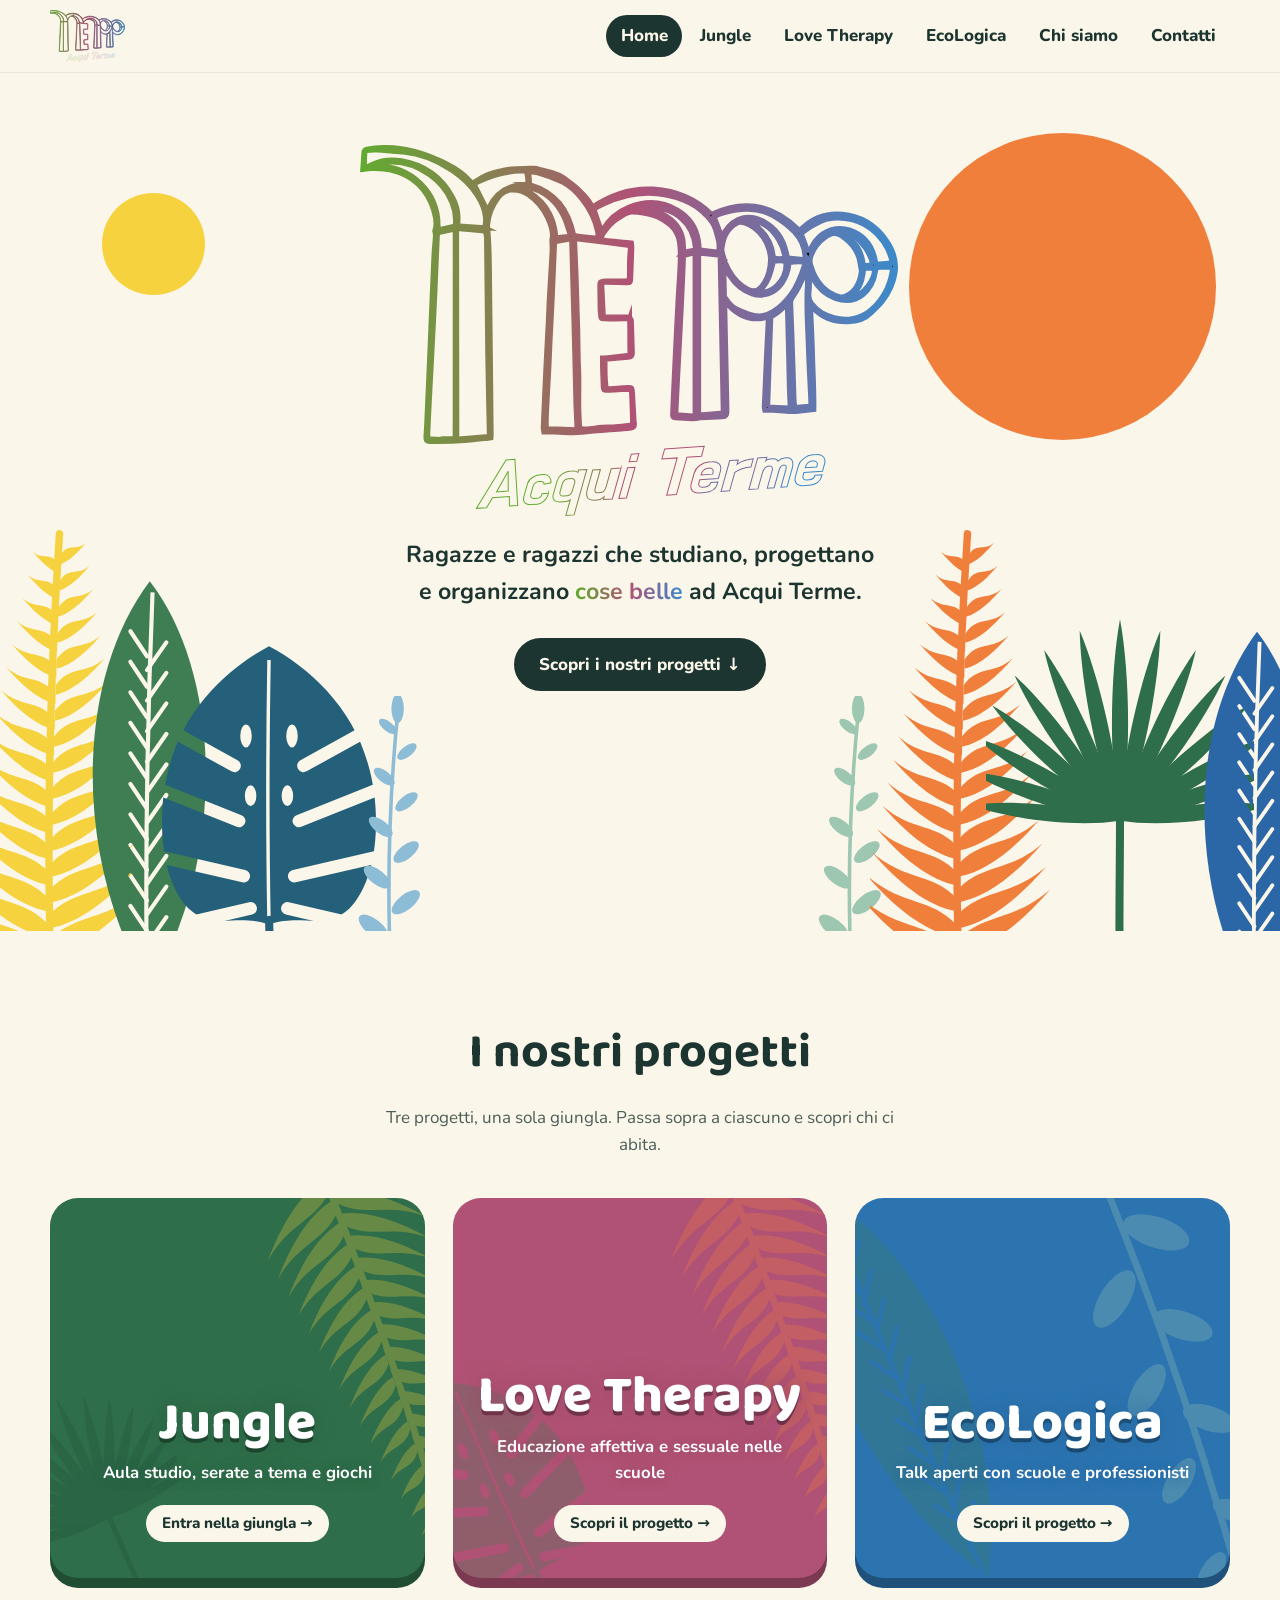
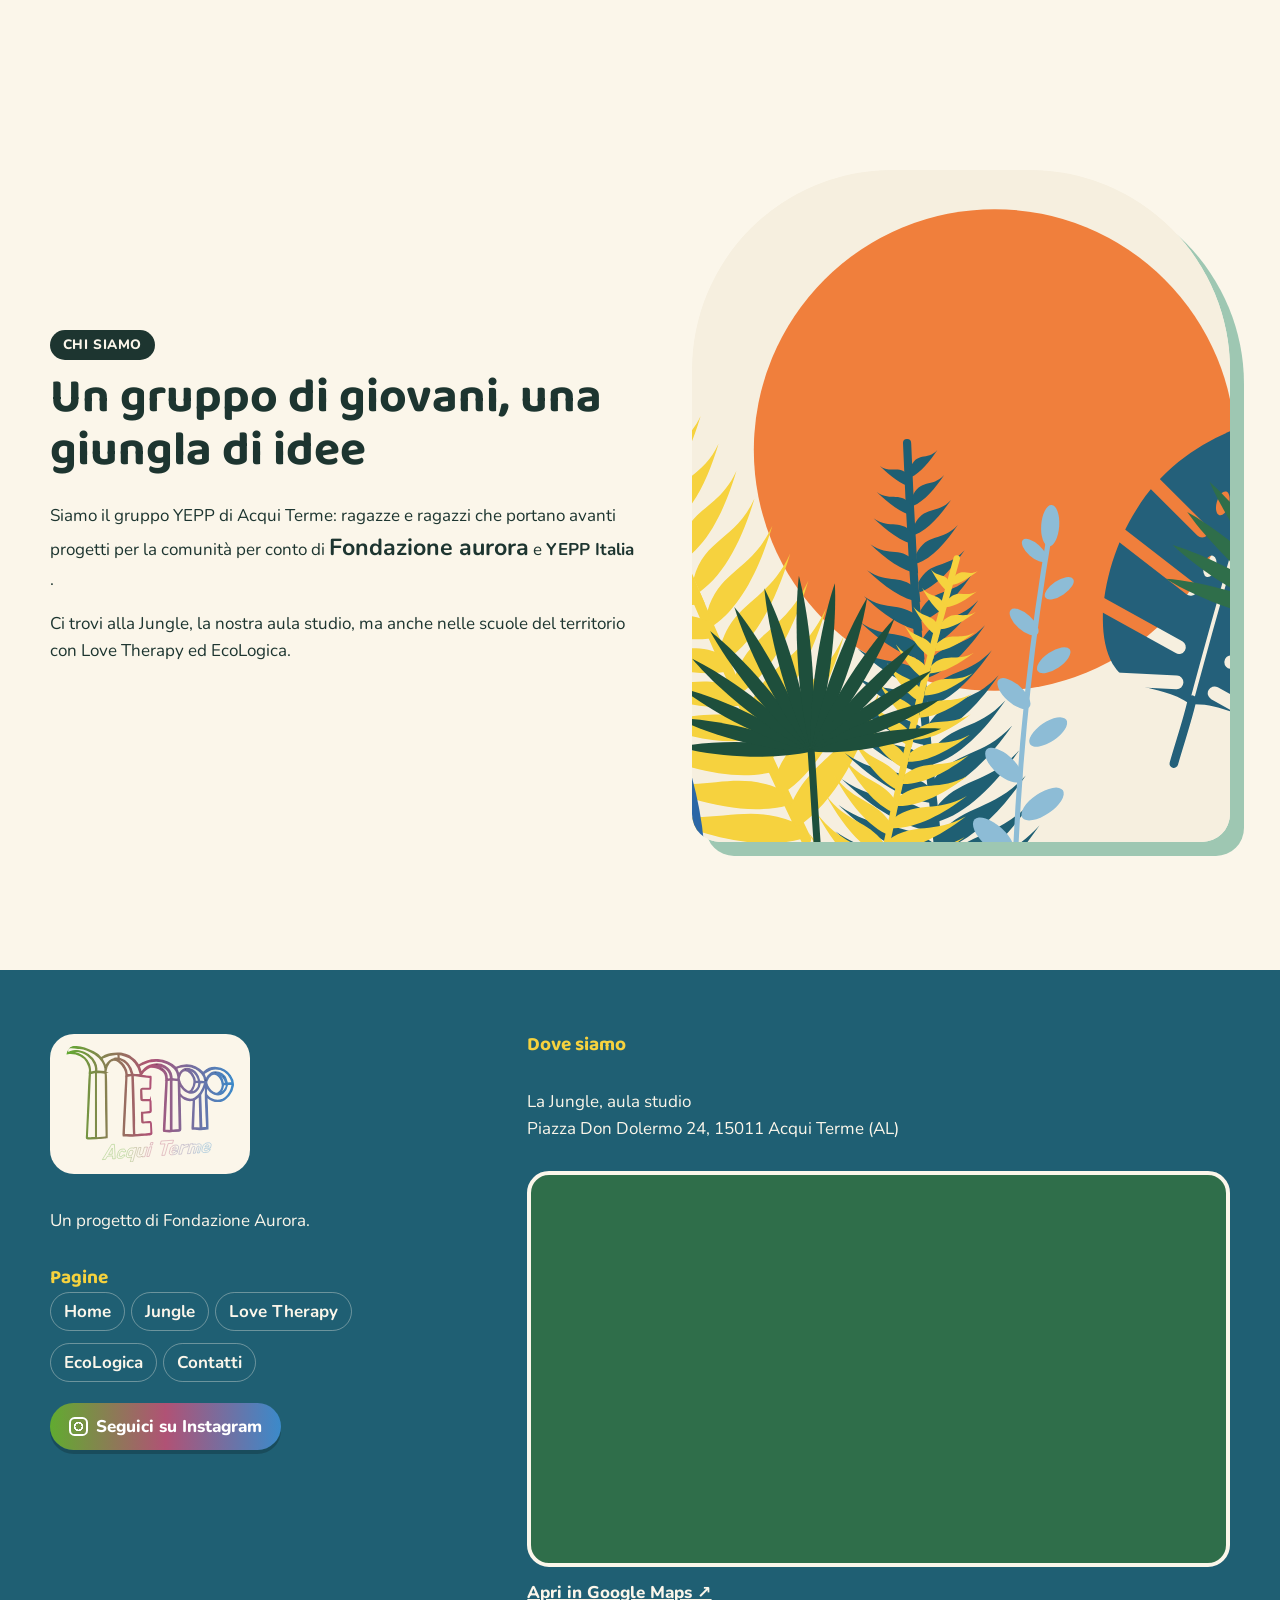
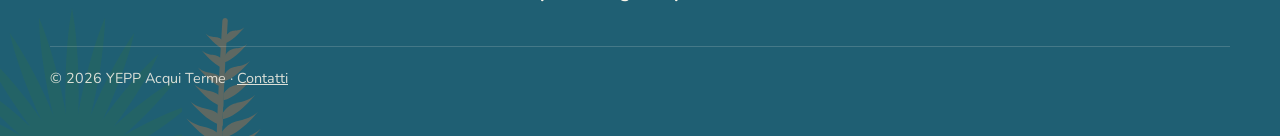
==== index.html @ 640cdc05 "Update index.html" ====
<!doctype html>
<html lang="it">
<head>
  <meta charset="utf-8">
  <meta name="viewport" content="width=device-width, initial-scale=1">
  <title>YEPP Acqui Terme</title>
  <meta name="description" content="YEPP Acqui Terme: Jungle aula studio, Love Therapy ed EcoLogica. I progetti delle ragazze e dei ragazzi di Acqui Terme.">
  <link rel="icon" href="assets/img/animali/tigre.svg" type="image/svg+xml">
  <link rel="preconnect" href="https://fonts.googleapis.com">
  <link rel="preconnect" href="https://fonts.gstatic.com" crossorigin>
  <link href="https://fonts.googleapis.com/css2?family=Baloo+2:wght@600;800&family=Nunito:wght@400;600;700;800&display=swap" rel="stylesheet">
  <link rel="stylesheet" href="assets/css/stile.css">
  <script src="assets/js/sito.js" defer></script>
</head>
<body>
  <script src="assets/js/testata.js"></script>

  <main id="contenuto">
    <!-- ===== HERO: logo, sole e foglie come nei murales ===== -->
    <section class="hero">
      <div class="hero__sole" aria-hidden="true"></div>
      <div class="hero__sole hero__sole--piccolo" aria-hidden="true"></div>

      <img class="foglia" src="assets/img/foglie/felce-gialla.svg" alt="" style="--r:-30deg; left:-3%; bottom:-4%; width:clamp(110px,15vw,220px)">
      <img class="foglia foglia--lenta" src="assets/img/foglie/banano-verde.svg" alt="" style="--r:-40deg; left:5%; bottom:-10%; width:clamp(100px,13vw,190px)">
      <img class="foglia foglia--ritardo" src="assets/img/foglie/monstera-teal.svg" alt="" style="--r:-10deg; left:12%; bottom:-6%; width:clamp(130px,18vw,260px)">
      <img class="foglia" src="assets/img/foglie/rametto-azzurro.svg" alt="" style="--r:12deg; left:27%; bottom:-4%; width:clamp(55px,7vw,100px)">

      <img class="foglia foglia--ritardo" src="assets/img/foglie/rametto-salvia.svg" alt="" style="--r:-14deg; right:30%; bottom:-4%; width:clamp(55px,7vw,100px)">
      <img class="foglia" src="assets/img/foglie/felce-arancio.svg" alt="" style="--r:20deg; right:17%; bottom:-4%; width:clamp(110px,15vw,220px)">
      <img class="foglia foglia--lenta" src="assets/img/foglie/palma-verde.svg" alt="" style="--r:6deg; right:2%; bottom:-6%; width:clamp(150px,21vw,300px)">
      <img class="foglia foglia--ritardo" src="assets/img/foglie/banano-blu.svg" alt="" style="--r:38deg; right:-4%; bottom:-12%; width:clamp(90px,12vw,170px)">

      <div class="contenitore">
        <h1 class="hero__logo"><img src="assets/img/logo-yepp.svg" alt="YEPP Acqui Terme" width="538" height="371"></h1>
        <p class="hero__frase">Ragazze e ragazzi che studiano, progettano e organizzano <strong>cose belle</strong> ad Acqui Terme.</p>
        <a class="hero__freccia" href="#progetti">Scopri i nostri progetti ↓</a>
      </div>
    </section>

    <!-- ===== I TRE PROGETTI ===== -->
    <section class="sezione" id="progetti">
      <div class="contenitore">
        <div class="sezione__titolo">
          <h2>I nostri progetti</h2>
          <p>Tre progetti, una sola giungla. Passa sopra a ciascuno e scopri chi ci abita.</p>
        </div>

        <div class="progetti">
          <a class="progetto progetto--jungle" href="jungle.html">
            <img class="progetto__foglia progetto__foglia--sx" src="assets/img/foglie/palma-scura.svg" alt="">
            <img class="progetto__foglia progetto__foglia--dx" src="assets/img/foglie/felce-gialla.svg" alt="">
            <img class="progetto__animale" src="assets/img/animali/tigre.svg" alt="">
            <h3 class="progetto__nome">Jungle</h3>
            <p class="progetto__sotto">Aula studio, serate a tema e giochi</p>
            <span class="progetto__vai">Entra nella giungla →</span>
          </a>

          <a class="progetto progetto--love" href="love-therapy.html">
            <img class="progetto__foglia progetto__foglia--sx" src="assets/img/foglie/monstera-verde.svg" alt="">
            <img class="progetto__foglia progetto__foglia--dx" src="assets/img/foglie/felce-arancio.svg" alt="">
            <img class="progetto__animale" src="assets/img/animali/inseparabili.svg" alt="">
            <h3 class="progetto__nome">Love Therapy</h3>
            <p class="progetto__sotto">Educazione affettiva e sessuale nelle scuole</p>
            <span class="progetto__vai">Scopri il progetto →</span>
          </a>

          <a class="progetto progetto--eco" href="ecologica.html">
            <img class="progetto__foglia progetto__foglia--sx" src="assets/img/foglie/banano-verde.svg" alt="">
            <img class="progetto__foglia progetto__foglia--dx" src="assets/img/foglie/rametto-salvia.svg" alt="">
            <img class="progetto__animale" src="assets/img/animali/rana.svg" alt="">
            <h3 class="progetto__nome">EcoLogica</h3>
            <p class="progetto__sotto">Talk aperti con scuole e professionisti</p>
            <span class="progetto__vai">Scopri il progetto →</span>
          </a>
        </div>
      </div>
    </section>

    <!-- ===== CHI SIAMO ===== -->
    <section class="sezione" id="chi-siamo">
      <div class="contenitore chi-siamo">
        <div>
          <span class="etichetta">Chi siamo</span>
          <h2>Un gruppo di giovani, una giungla di idee</h2>
          <p>Siamo il gruppo YEPP di Acqui Terme: ragazze e ragazzi che portano avanti progetti per la comunità per conto di <strong class="hero__frase">Fondazione aurora</strong> e <strong>YEPP Italia</strong> .</p>
          <p>Ci trovi alla Jungle, la nostra aula studio, ma anche nelle scuole del territorio con Love Therapy ed EcoLogica.</p>
        <!--  <p><span class="da-completare">[Qualche riga sulla storia del gruppo: quando è nato, quanti siamo, cosa ci muove.]</span></p> -->
        </div>
        <div class="chi-siamo__foto">
          <img src="assets/img/illustrazioni/sole-geco.svg" alt="Illustrazione di un grande sole arancione dietro foglie tropicali, con un geco giallo su una palma" loading="lazy" width="800" height="600">
        </div>
      </div>
    </section>
  </main>

  <script src="assets/js/piede.js"></script>
</body>
</html>
---- assets/css/stile.css ----
/* ==========================================================
   YEPP Acqui Terme: foglio di stile comune
   I colori vengono dal logo (verde, magenta, blu, viola)
   e dai murales del centro giovani (arancio, giallo, teal).
   ========================================================== */

:root {
  /* colori del logo */
  --verde: #61ab30;
  --magenta: #b05275;
  --blu: #3b8aca;
  --viola: #786d9f;

  /* colori dei murales */
  --arancio: #f07f3c;
  --giallo: #f6d23e;
  --teal: #1f5f73;
  --foglia: #2f6e4a;
  --salvia: #9ec7b2;

  /* superfici e testo */
  --crema: #fbf6ea;
  --crema-scura: #f3ead6;
  --inchiostro: #1d3530;
  --inchiostro-tenue: #4a5e58;
  --bianco: #ffffff;

  /* colori dei tre progetti */
  --c-jungle: #2f6e4a;
  --c-love: #b05275;
  --c-eco: #2c74b0;

  --gradiente-logo: linear-gradient(90deg, var(--verde), var(--magenta) 50%, var(--blu));
  --raggio: 28px;
  --larghezza: 1180px;
  --font-titoli: "Baloo 2", "Trebuchet MS", system-ui, sans-serif;
  --font-testo: "Nunito", "Segoe UI", system-ui, sans-serif;
}

*, *::before, *::after { box-sizing: border-box; }

html { scroll-behavior: smooth; }

body {
  margin: 0;
  background: var(--crema);
  color: var(--inchiostro);
  font-family: var(--font-testo);
  font-size: 1.0625rem;
  line-height: 1.6;
  overflow-x: hidden;
}

img { max-width: 100%; height: auto; display: block; }

a { color: var(--c-eco); }

h1, h2, h3 {
  font-family: var(--font-titoli);
  line-height: 1.1;
  margin: 0 0 .5em;
}

h2 { font-size: clamp(2rem, 4.5vw, 3rem); }
h3 { font-size: 1.5rem; }

.contenitore {
  width: min(100% - 32px, var(--larghezza));
  margin-inline: auto;
}

.salta {
  position: absolute;
  left: -999px;
  top: 8px;
  background: var(--inchiostro);
  color: var(--bianco);
  padding: .5rem 1rem;
  border-radius: 999px;
  z-index: 100;
}
.salta:focus { left: 16px; }

:focus-visible {
  outline: 3px solid var(--giallo);
  outline-offset: 3px;
}

/* Testi ancora da scrivere: si vedono subito per poterli sostituire */
.da-completare {
  background: repeating-linear-gradient(-45deg, #fff3c4 0 8px, #ffeaa0 8px 16px);
  border-radius: 6px;
  padding: 0 .3em;
  font-style: italic;
  color: var(--inchiostro);
  text-shadow: none;
  -webkit-box-decoration-break: clone;
  box-decoration-break: clone;
}

/* ---------- Intestazione ---------- */

.testata {
  position: sticky;
  top: 0;
  z-index: 50;
  background: color-mix(in srgb, var(--crema) 88%, transparent);
  backdrop-filter: blur(8px);
  border-bottom: 1px solid rgba(29, 53, 48, .08);
}

.testata__riga {
  display: flex;
  align-items: center;
  justify-content: space-between;
  gap: 1rem;
  min-height: 72px;
}

.testata__logo img { height: 52px; width: auto; }

.menu {
  display: flex;
  gap: .25rem;
  list-style: none;
  margin: 0;
  padding: 0;
}

.menu a {
  display: block;
  padding: .45rem .9rem;
  border-radius: 999px;
  color: var(--inchiostro);
  text-decoration: none;
  font-weight: 800;
  transition: background .2s, color .2s;
}

.menu a:hover { background: var(--crema-scura); }
.menu a[aria-current="page"] { background: var(--inchiostro); color: var(--crema); }
.menu a[data-colore="jungle"]:hover { background: var(--c-jungle); color: var(--bianco); }
.menu a[data-colore="love"]:hover { background: var(--c-love); color: var(--bianco); }
.menu a[data-colore="eco"]:hover { background: var(--c-eco); color: var(--bianco); }

.menu-bottone {
  display: none;
  border: 0;
  background: var(--inchiostro);
  color: var(--crema);
  font: 800 1rem var(--font-testo);
  padding: .5rem 1rem;
  border-radius: 999px;
  cursor: pointer;
}

@media (max-width: 860px) {
  .menu-bottone { display: inline-block; }
  .menu {
    display: none;
    position: absolute;
    top: 100%;
    left: 0;
    right: 0;
    flex-direction: column;
    padding: .75rem 16px 1.25rem;
    background: var(--crema);
    border-bottom: 1px solid rgba(29, 53, 48, .12);
  }
  .menu.aperto { display: flex; }
  .menu a { padding: .7rem 1rem; }
}

/* ---------- Foglie decorative ---------- */

.foglia {
  position: absolute;
  pointer-events: none;
  user-select: none;
  transform-origin: 50% 100%;
  animation: ondeggia 7s ease-in-out infinite alternate;
}
.foglia--lenta { animation-duration: 10s; }
.foglia--ritardo { animation-delay: -3s; }

@keyframes ondeggia {
  from { transform: rotate(var(--r, 0deg)); }
  to { transform: rotate(calc(var(--r, 0deg) + 4deg)); }
}

/* ---------- Hero della home ---------- */

.hero {
  position: relative;
  overflow: hidden;
  padding: clamp(2.5rem, 6vw, 4.5rem) 0 clamp(10rem, 20vw, 15rem);
  text-align: center;
}

.hero__sole {
  position: absolute;
  width: clamp(150px, 24vw, 340px);
  aspect-ratio: 1;
  border-radius: 50%;
  background: var(--arancio);
  right: 5%;
  top: 7%;
}

.hero__sole--piccolo {
  width: clamp(60px, 8vw, 110px);
  background: var(--giallo);
  right: auto;
  left: 8%;
  top: 14%;
}

@media (max-width: 760px) {
  .hero__sole { right: -14%; top: 2%; opacity: .9; }
  .hero__sole--piccolo { left: 4%; top: 4%; }
}

.hero__logo {
  position: relative;
  z-index: 2;
  width: min(560px, 86vw);
  margin: 0 auto 1.25rem;
}

.hero__frase {
  position: relative;
  z-index: 2;
  max-width: 34ch;
  margin: 0 auto;
  font-size: clamp(1.15rem, 2.4vw, 1.45rem);
  font-weight: 700;
}

.hero__frase strong {
  background: var(--gradiente-logo);
  -webkit-background-clip: text;
  background-clip: text;
  color: transparent;
}

.hero__freccia {
  position: relative;
  z-index: 2;
  display: inline-block;
  margin-top: 1.75rem;
  padding: .8rem 1.6rem;
  border-radius: 999px;
  background: var(--inchiostro);
  color: var(--crema);
  font-weight: 800;
  text-decoration: none;
  transition: transform .2s;
}
.hero__freccia:hover { transform: translateY(-3px); }

/* ---------- Progetti in home ---------- */

.sezione { padding: clamp(3.5rem, 8vw, 6rem) 0; position: relative; }

.sezione__titolo { text-align: center; margin-bottom: 2.5rem; }
.sezione__titolo p { max-width: 52ch; margin: 0 auto; color: var(--inchiostro-tenue); }

.progetti {
  display: grid;
  grid-template-columns: repeat(3, 1fr);
  gap: clamp(1rem, 2.5vw, 1.75rem);
}

@media (max-width: 900px) {
  .progetti { grid-template-columns: 1fr; max-width: 520px; margin-inline: auto; }
}

.progetto {
  --c: var(--c-jungle);
  position: relative;
  isolation: isolate;
  overflow: hidden;
  display: flex;
  flex-direction: column;
  justify-content: flex-end;
  align-items: center;
  min-height: 380px;
  padding: 2rem 1.5rem 2.25rem;
  border-radius: var(--raggio);
  background: var(--c);
  color: var(--bianco);
  text-align: center;
  text-decoration: none;
  box-shadow: 0 10px 0 color-mix(in srgb, var(--c) 70%, black);
  transition: transform .3s ease, box-shadow .3s ease;
}

.progetto--jungle { --c: var(--c-jungle); }
.progetto--love { --c: var(--c-love); }
.progetto--eco { --c: var(--c-eco); }

.progetto:hover,
.progetto:focus-visible {
  transform: translateY(-6px);
  box-shadow: 0 16px 0 color-mix(in srgb, var(--c) 70%, black);
}

/* l'animaletto sta DIETRO al nome e sbuca al passaggio del mouse */
.progetto__animale {
  position: absolute;
  z-index: 0;
  left: 50%;
  bottom: 30%;
  width: min(66%, 230px);
  opacity: 0;
  transform: translate(-50%, 70%) scale(.35) rotate(-10deg);
  transition: transform .6s cubic-bezier(.34, 1.56, .64, 1), opacity .25s ease;
}

.progetto:hover .progetto__animale,
.progetto:focus-visible .progetto__animale {
  opacity: 1;
  transform: translate(-50%, 0) scale(1) rotate(0deg);
}

.progetto__foglia {
  position: absolute;
  z-index: -1;
  width: 46%;
  opacity: .28;
  transition: transform .8s ease;
}
.progetto__foglia--sx { left: -10%; bottom: -12%; transform: rotate(-24deg); }
.progetto__foglia--dx { right: -12%; top: -10%; transform: rotate(160deg); }
.progetto:hover .progetto__foglia--sx { transform: rotate(-14deg) scale(1.05); }
.progetto:hover .progetto__foglia--dx { transform: rotate(170deg) scale(1.05); }

.progetto__nome {
  position: relative;
  z-index: 1;
  margin: 0;
  font-family: var(--font-titoli);
  font-size: clamp(2.4rem, 4.2vw, 3.3rem);
  font-weight: 800;
  line-height: 1;
  text-shadow:
    0 0 18px color-mix(in srgb, var(--c) 90%, black),
    0 4px 0 color-mix(in srgb, var(--c) 55%, black);
}

.progetto__sotto {
  position: relative;
  z-index: 1;
  margin: .6rem 0 0;
  font-weight: 700;
  font-size: 1.05rem;
  text-shadow: 0 0 12px color-mix(in srgb, var(--c) 90%, black);
}

.progetto__vai {
  position: relative;
  z-index: 1;
  margin-top: 1.1rem;
  padding: .4rem 1rem;
  border-radius: 999px;
  background: var(--crema);
  color: var(--inchiostro);
  font-weight: 800;
  font-size: .95rem;
}

/* sui telefoni non c'è il passaggio del mouse: l'animaletto sbuca
   quando la tessera entra nello schermo (la classe la mette sito.js) */
.progetto.visibile .progetto__animale {
  opacity: 1;
  transform: translate(-50%, 0) scale(1) rotate(0deg);
}

/* ---------- Chi siamo ---------- */

.chi-siamo {
  display: grid;
  grid-template-columns: 1.1fr 1fr;
  gap: clamp(1.5rem, 4vw, 3.5rem);
  align-items: center;
}

@media (max-width: 860px) { .chi-siamo { grid-template-columns: 1fr; } }

.chi-siamo__foto {
  border-radius: 200px 200px var(--raggio) var(--raggio);
  overflow: hidden;
  aspect-ratio: 4 / 5;
  box-shadow: 14px 14px 0 var(--salvia);
}
.chi-siamo__foto img { width: 100%; height: 100%; object-fit: cover; object-position: 50% 50%; }

.etichetta {
  display: inline-block;
  padding: .25rem .8rem;
  margin-bottom: .75rem;
  border-radius: 999px;
  background: var(--inchiostro);
  color: var(--crema);
  font-weight: 800;
  font-size: .85rem;
  letter-spacing: .04em;
  text-transform: uppercase;
}

/* ---------- Pagine progetto ---------- */

.testa-progetto {
  --c: var(--c-jungle);
  position: relative;
  overflow: hidden;
  isolation: isolate;
  background: var(--c);
  color: var(--bianco);
  padding: clamp(3rem, 7vw, 5rem) 0 clamp(4rem, 9vw, 6.5rem);
}
.testa-progetto--jungle { --c: var(--c-jungle); }
.testa-progetto--love { --c: var(--c-love); }
.testa-progetto--eco { --c: var(--c-eco); }
.testa-progetto--contatti { --c: var(--viola); }

.contatti-griglia {
  display: grid;
  grid-template-columns: repeat(auto-fit, minmax(260px, 1fr));
  gap: 1.25rem;
}
.contatto .bottone-instagram { white-space: nowrap; margin-top: .4rem; }
.contatto { display: grid; gap: .35rem; align-content: start; }
.contatto .blocco__icona { margin-bottom: .5rem; }
.contatto__valore {
  font-weight: 800;
  font-size: 1rem;
  overflow-wrap: anywhere;
}

.testa-progetto__riga {
  display: grid;
  grid-template-columns: 1.3fr 1fr;
  gap: 2rem;
  align-items: center;
}
@media (max-width: 760px) { .testa-progetto__riga { grid-template-columns: 1fr; } }

.testa-progetto h1 {
  font-size: clamp(3rem, 9vw, 5.5rem);
  margin-bottom: .2em;
}
.testa-progetto p { font-size: 1.2rem; max-width: 40ch; font-weight: 600; }

.testa-progetto__animale {
  width: min(320px, 70vw);
  justify-self: center;
  animation: saltella 3.2s ease-in-out infinite;
}

@keyframes saltella {
  0%, 100% { transform: translateY(0) rotate(-2deg); }
  50% { transform: translateY(-12px) rotate(2deg); }
}

.onda {
  display: block;
  width: 100%;
  height: 48px;
  margin-top: -47px;
  position: relative;
  z-index: 2;
}

.blocchi {
  display: grid;
  grid-template-columns: repeat(auto-fit, minmax(240px, 1fr));
  gap: 1.25rem;
}

.blocco {
  background: var(--bianco);
  border-radius: var(--raggio);
  padding: 1.6rem;
  border: 2px solid var(--crema-scura);
}
.blocco h3 { color: var(--c, var(--inchiostro)); }
.blocco p { margin: 0; }

.blocco__icona {
  display: grid;
  place-items: center;
  width: 52px;
  height: 52px;
  margin-bottom: 1rem;
  border-radius: 16px;
  background: var(--c, var(--verde));
  color: var(--bianco);
  font-size: 1.6rem;
}

.archivio {
  display: grid;
  grid-template-columns: repeat(auto-fill, minmax(260px, 1fr));
  gap: 1.25rem;
}

.scheda {
  display: flex;
  flex-direction: column;
  background: var(--bianco);
  border-radius: var(--raggio);
  overflow: hidden;
  border: 2px solid var(--crema-scura);
}
.scheda__immagine {
  aspect-ratio: 16 / 10;
  background: var(--crema-scura);
  display: grid;
  place-items: center;
  color: var(--inchiostro-tenue);
  font-weight: 700;
}
.scheda__immagine img { width: 100%; height: 100%; object-fit: cover; }
.scheda__corpo { padding: 1.25rem 1.4rem 1.5rem; }
.scheda__data { font-size: .9rem; font-weight: 800; color: var(--c, var(--magenta)); }
.scheda h3 { margin: .2rem 0 .5rem; font-size: 1.3rem; }
.scheda p { margin: 0; }

.scheda--vuota {
  border-style: dashed;
  border-color: color-mix(in srgb, var(--c, var(--verde)) 45%, transparent);
  background: transparent;
  justify-content: center;
  align-items: center;
  text-align: center;
  padding: 2rem;
  min-height: 220px;
}

.galleria {
  display: grid;
  grid-template-columns: repeat(auto-fit, minmax(260px, 1fr));
  gap: 1rem;
}
.galleria figure { margin: 0; }
.galleria img {
  width: 100%;
  aspect-ratio: 4 / 3;
  object-fit: cover;
  border-radius: 20px;
}
.galleria figcaption { font-size: .9rem; color: var(--inchiostro-tenue); margin-top: .4rem; }

.riquadro {
  background: var(--inchiostro);
  color: var(--crema);
  border-radius: var(--raggio);
  padding: clamp(1.75rem, 4vw, 3rem);
  display: grid;
  grid-template-columns: repeat(auto-fit, minmax(220px, 1fr));
  gap: 1.5rem;
}
.riquadro h3 { color: var(--giallo); }
.riquadro p { margin: 0; }
.riquadro a { color: var(--giallo); }

/* ---------- Piè di pagina ---------- */

.piede {
  position: relative;
  overflow: hidden;
  margin-top: 2rem;
  padding: 4rem 0 2rem;
  background: var(--teal);
  color: var(--crema);
}

.piede__griglia {
  position: relative;
  z-index: 1;
  display: grid;
  grid-template-columns: 1fr 1.7fr;
  gap: clamp(2rem, 5vw, 4rem);
  align-items: start;
}
@media (max-width: 760px) { .piede__griglia { grid-template-columns: 1fr; } }

.piede__info { display: grid; gap: 1rem; justify-items: start; }
.piede__info .piede__logo { margin-bottom: 0; }

.piede__pagine {
  display: flex;
  flex-wrap: wrap;
  gap: .4rem;
}
.piede__pagine li { margin: 0; }
.piede__pagine a {
  display: inline-block;
  padding: .3rem .8rem;
  border-radius: 999px;
  border: 1px solid rgba(251, 246, 234, .35);
  text-decoration: none;
  font-weight: 700;
}
.piede__pagine a:hover { background: var(--crema); color: var(--teal); }

.piede__dove { display: grid; gap: .75rem; min-width: 0; }
.piede__dove h3, .piede__info h3 { margin-bottom: .25rem; }

.mappa {
  border-radius: 22px;
  overflow: hidden;
  background: var(--foglia);
  border: 4px solid var(--crema);
  aspect-ratio: 16 / 9;
}
.mappa iframe {
  display: block;
  width: 100%;
  height: 100%;
  border: 0;
}
@media (max-width: 560px) { .mappa { aspect-ratio: 4 / 3; } }

.piede__apri { font-weight: 800; justify-self: start; }

/* pulsante Instagram, con i colori del logo */
.bottone-instagram {
  display: inline-flex;
  align-items: center;
  gap: .5rem;
  padding: .6rem 1.2rem;
  border-radius: 999px;
  background: var(--gradiente-logo);
  color: var(--bianco) !important;
  font-weight: 800;
  text-decoration: none;
  box-shadow: 0 4px 0 rgba(0, 0, 0, .2);
  transition: transform .2s;
}
.bottone-instagram::before {
  content: "";
  width: 1.1em;
  height: 1.1em;
  border: 2px solid currentColor;
  border-radius: 30%;
  background: radial-gradient(circle, transparent 28%, currentColor 30% 42%, transparent 44%);
}
.bottone-instagram:hover { transform: translateY(-2px); }

.piede__logo {
  width: 200px;
  background: var(--crema);
  border-radius: 24px;
  padding: .75rem 1rem;
  margin-bottom: 1rem;
}

.piede h3 { font-size: 1.2rem; color: var(--giallo); }
.piede ul { list-style: none; padding: 0; margin: 0; }
.piede li { margin-bottom: .35rem; }
.piede a { color: var(--crema); }

.piede__fondo {
  position: relative;
  z-index: 1;
  margin-top: 2.5rem;
  padding-top: 1.25rem;
  border-top: 1px solid rgba(251, 246, 234, .2);
  font-size: .9rem;
  opacity: .85;
}

/* ---------- Movimento ridotto ---------- */

@media (prefers-reduced-motion: reduce) {
  *, *::before, *::after {
    animation: none !important;
    transition-duration: .01ms !important;
    scroll-behavior: auto !important;
  }
  .progetto:hover .progetto__animale,
  .progetto:focus-visible .progetto__animale { transform: translate(-50%, 0) scale(1); }
}
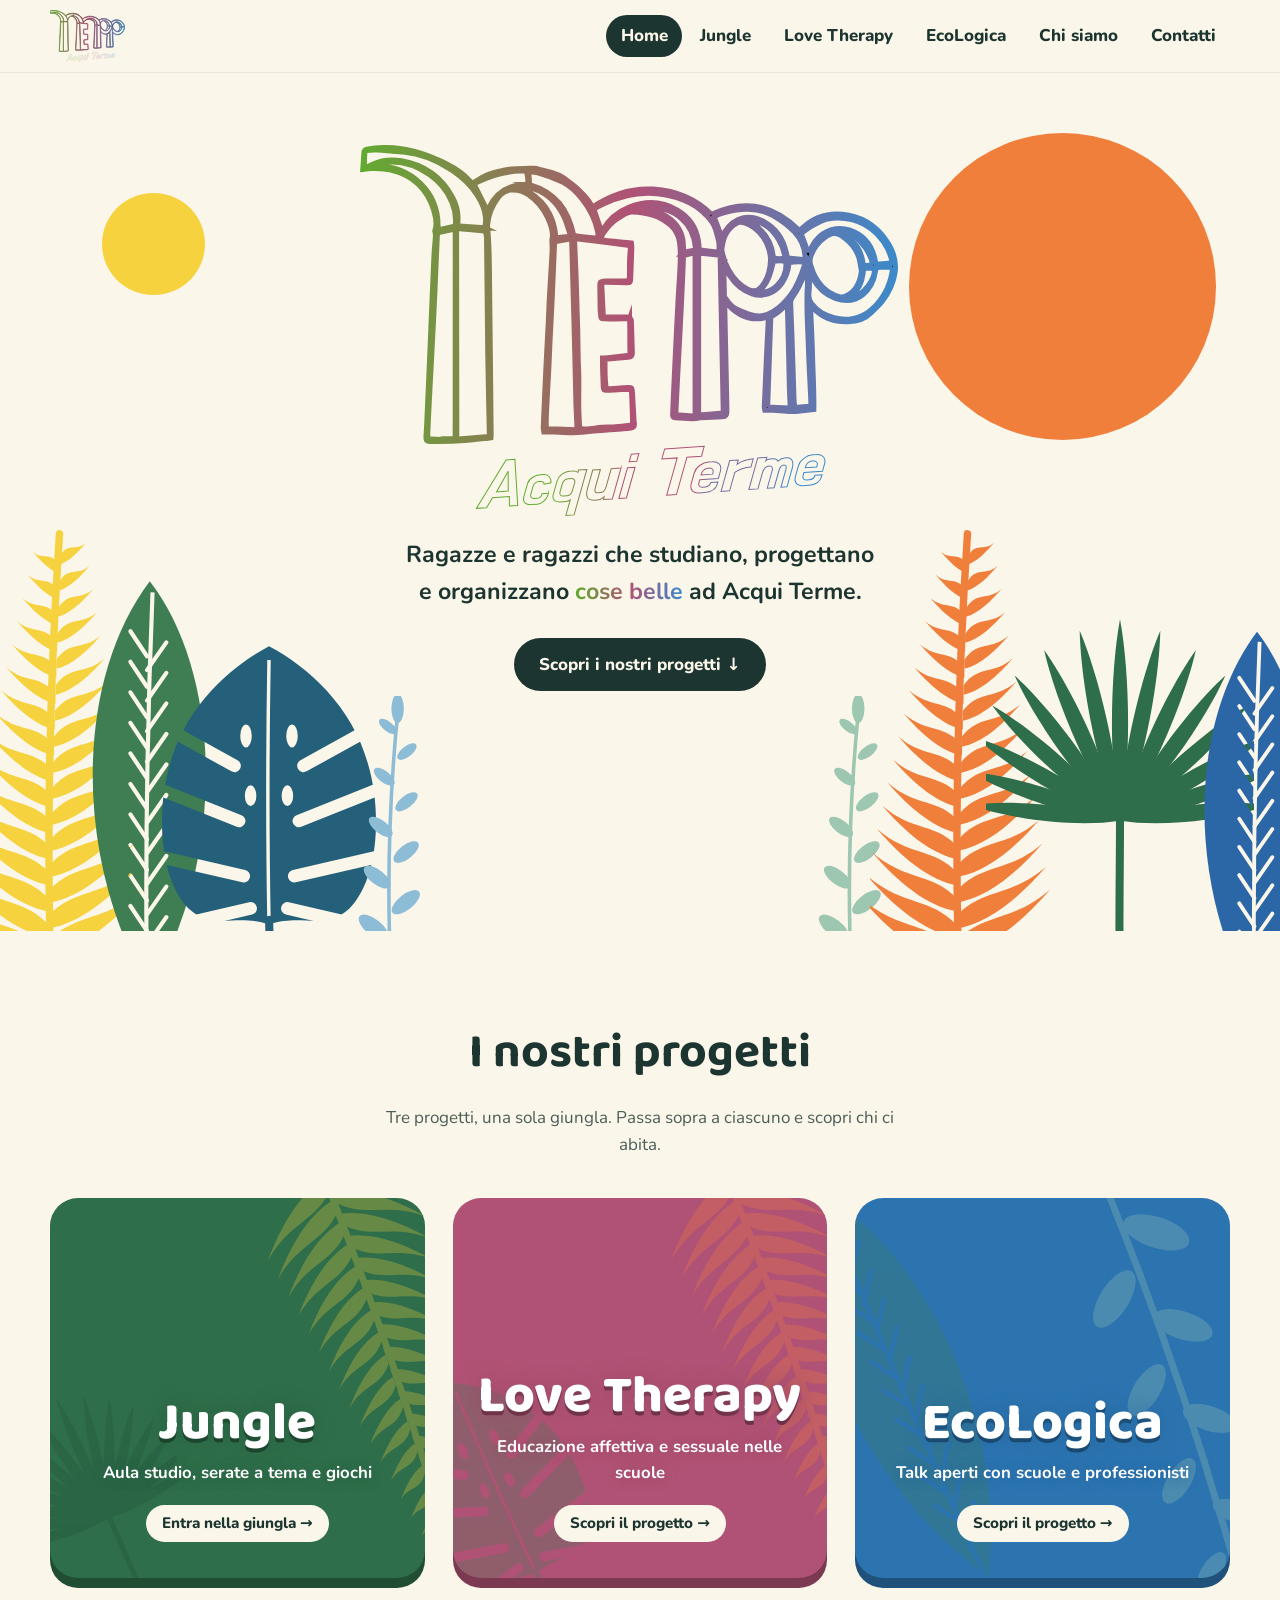
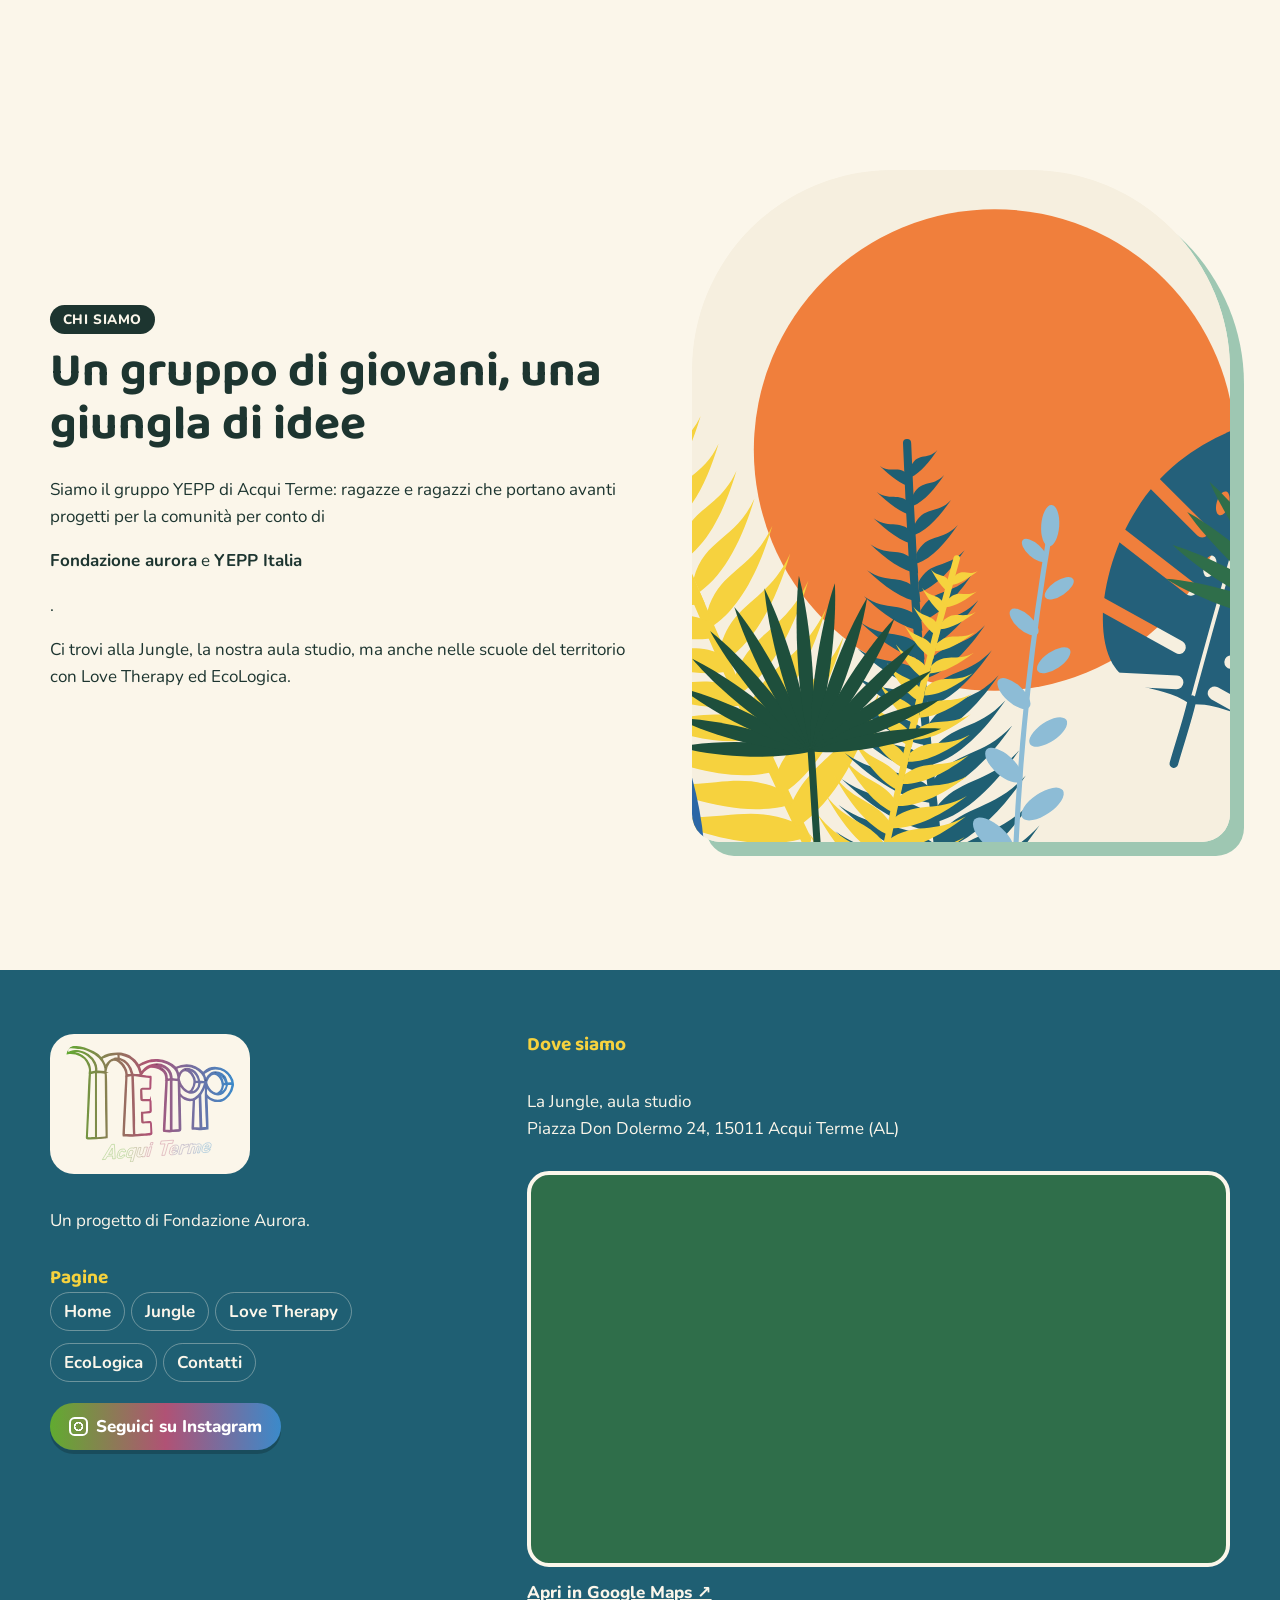
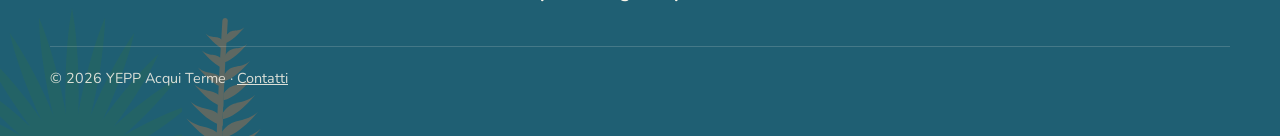
==== commit 5f209604: "Update index.html" ====
--- a/index.html
+++ b/index.html
@@ -83,7 +83,7 @@
         <div>
           <span class="etichetta">Chi siamo</span>
           <h2>Un gruppo di giovani, una giungla di idee</h2>
-          <p>Siamo il gruppo YEPP di Acqui Terme: ragazze e ragazzi che portano avanti progetti per la comunità per conto di <strong class="hero__frase">Fondazione aurora</strong> e <strong>YEPP Italia</strong> .</p>
+          <p>Siamo il gruppo YEPP di Acqui Terme: ragazze e ragazzi che portano avanti progetti per la comunità per conto di <p class="hero_frase"> <strong>Fondazione aurora</strong> e <strong>YEPP Italia</strong> </p> .</p>
           <p>Ci trovi alla Jungle, la nostra aula studio, ma anche nelle scuole del territorio con Love Therapy ed EcoLogica.</p>
         <!--  <p><span class="da-completare">[Qualche riga sulla storia del gruppo: quando è nato, quanti siamo, cosa ci muove.]</span></p> -->
         </div>
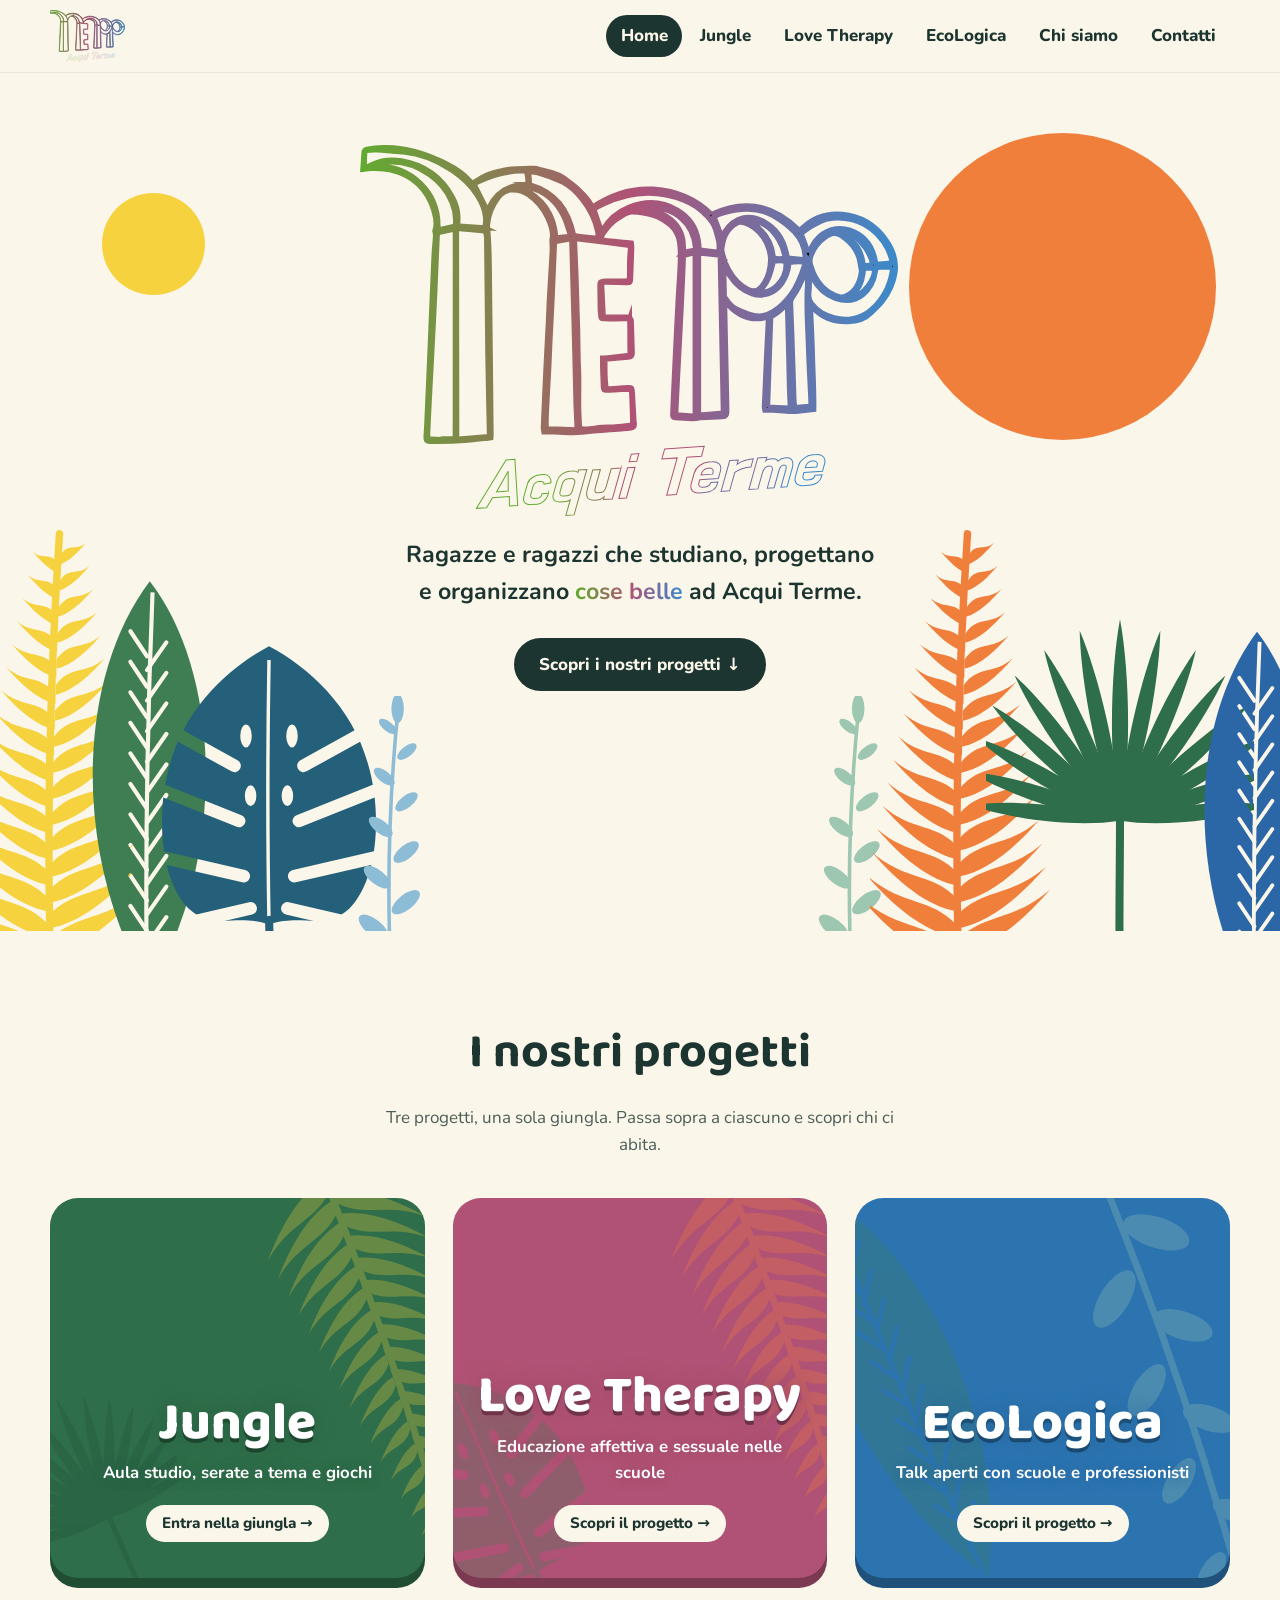
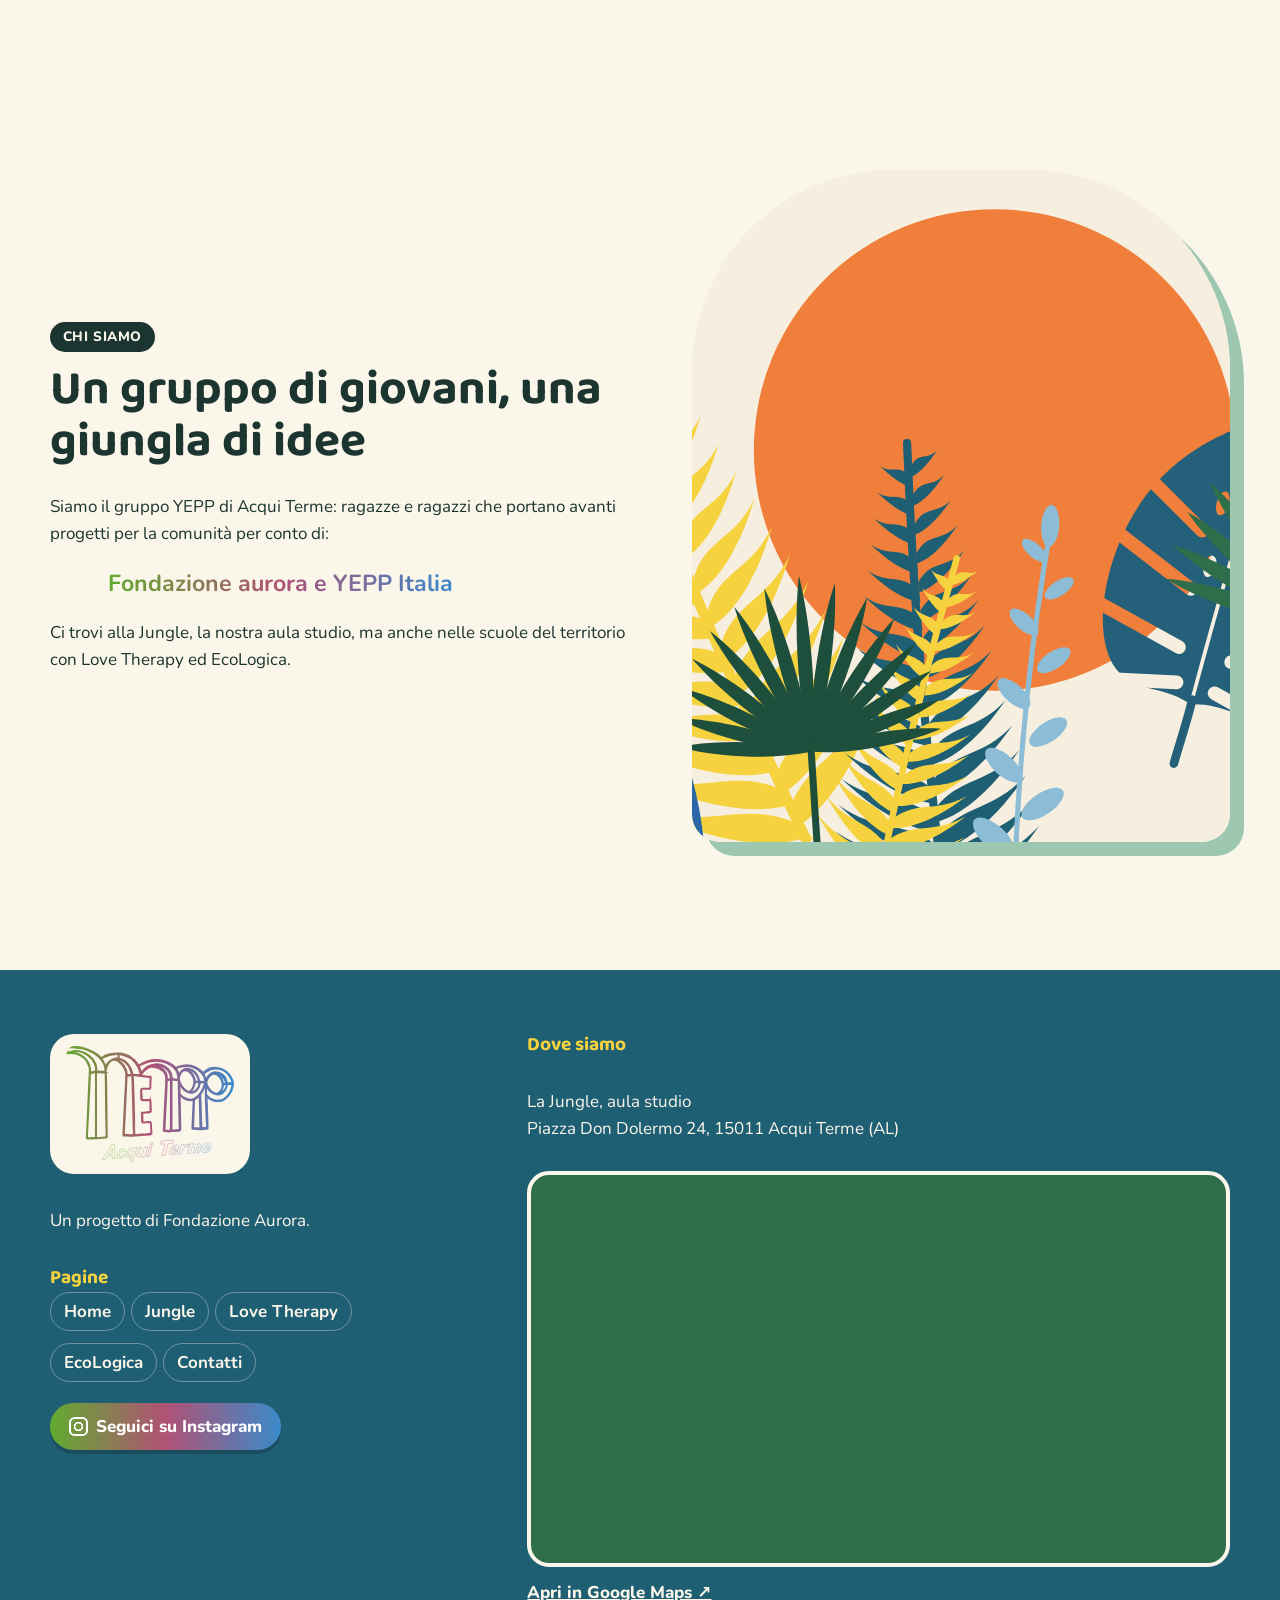
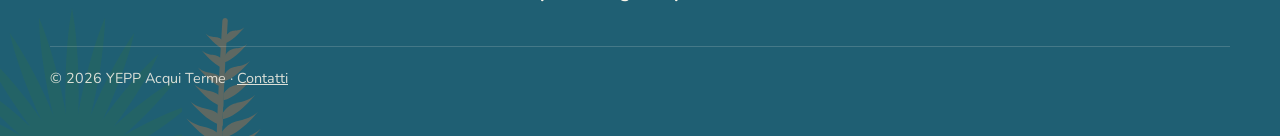
==== commit da18c776: "Update index.html" ====
--- a/index.html
+++ b/index.html
@@ -83,7 +83,8 @@
         <div>
           <span class="etichetta">Chi siamo</span>
           <h2>Un gruppo di giovani, una giungla di idee</h2>
-          <p>Siamo il gruppo YEPP di Acqui Terme: ragazze e ragazzi che portano avanti progetti per la comunità per conto di <p class="hero_frase"> <strong>Fondazione aurora</strong> e <strong>YEPP Italia</strong> </p> .</p>
+          <p>Siamo il gruppo YEPP di Acqui Terme: ragazze e ragazzi che portano avanti progetti per la comunità per conto di: </p>
+          <p class="hero__frase"> <strong>Fondazione aurora e YEPP Italia</strong> </p>
           <p>Ci trovi alla Jungle, la nostra aula studio, ma anche nelle scuole del territorio con Love Therapy ed EcoLogica.</p>
         <!--  <p><span class="da-completare">[Qualche riga sulla storia del gruppo: quando è nato, quanti siamo, cosa ci muove.]</span></p> -->
         </div>
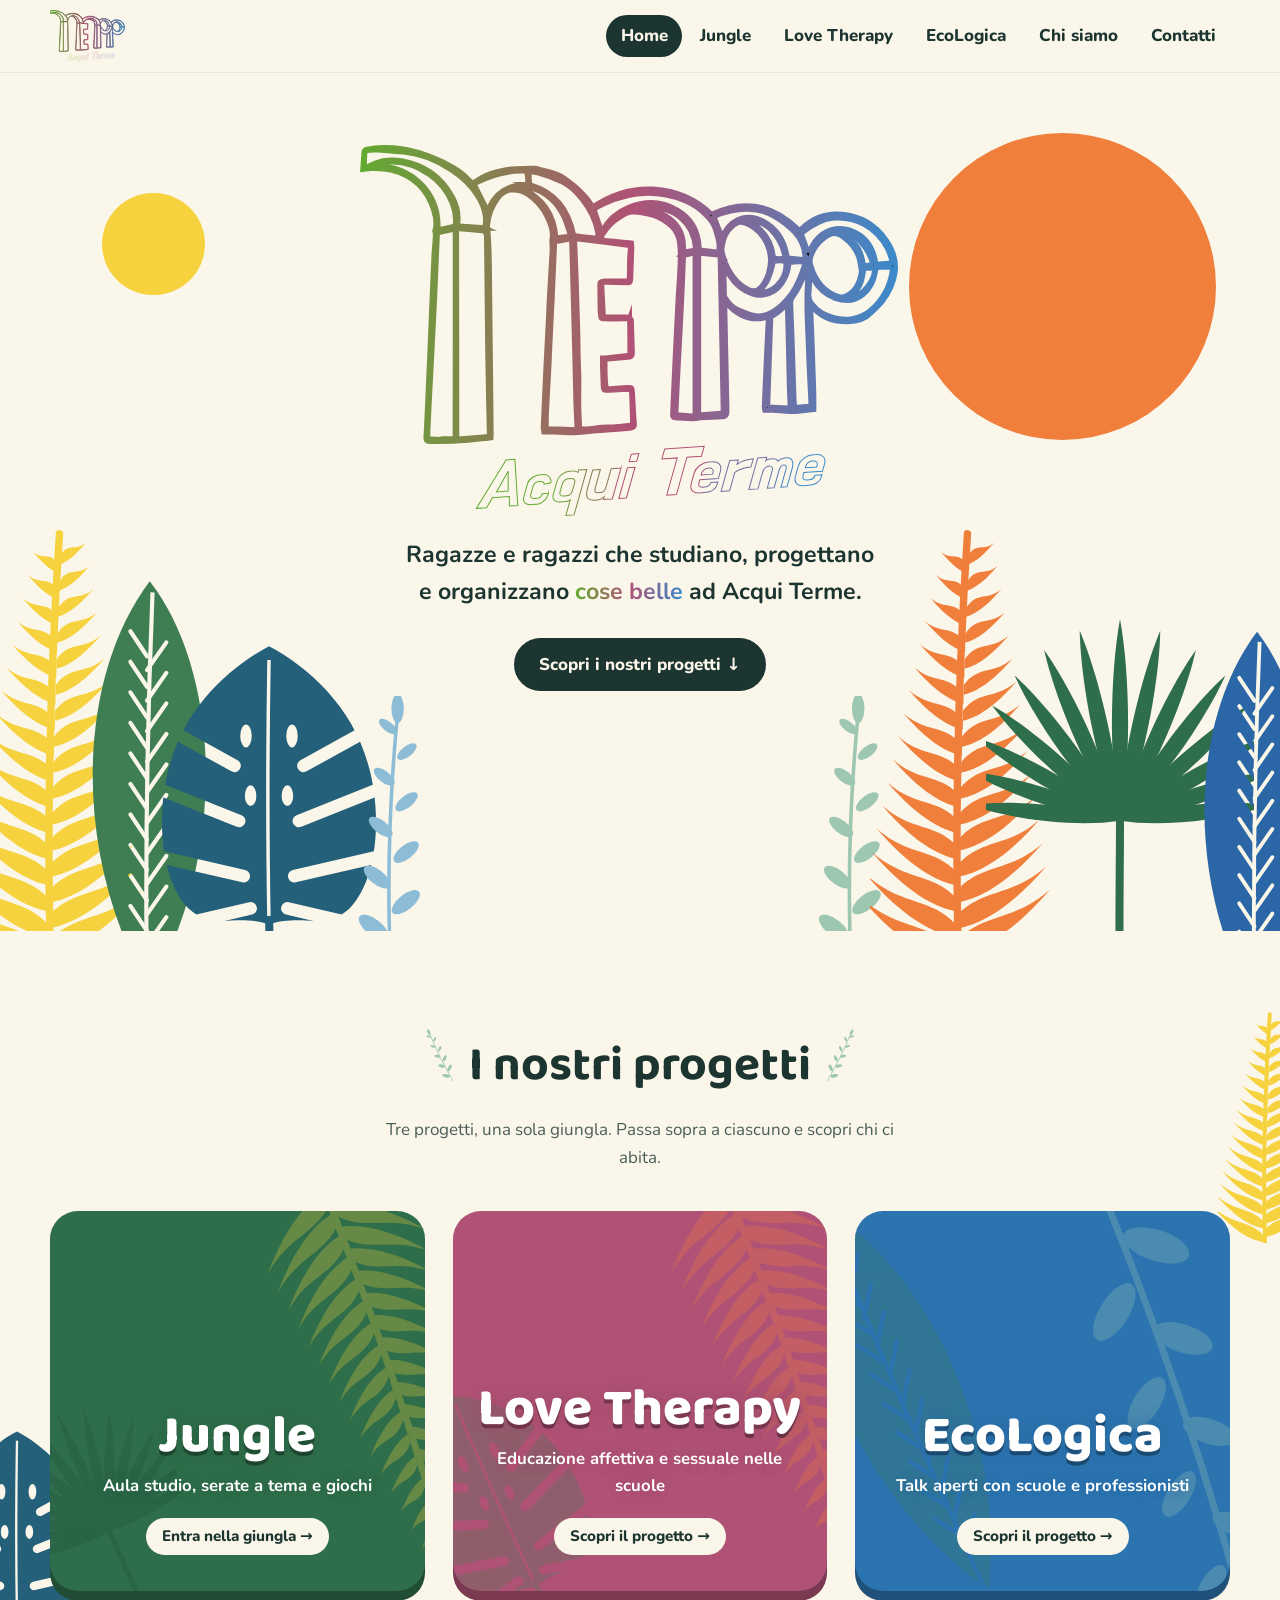
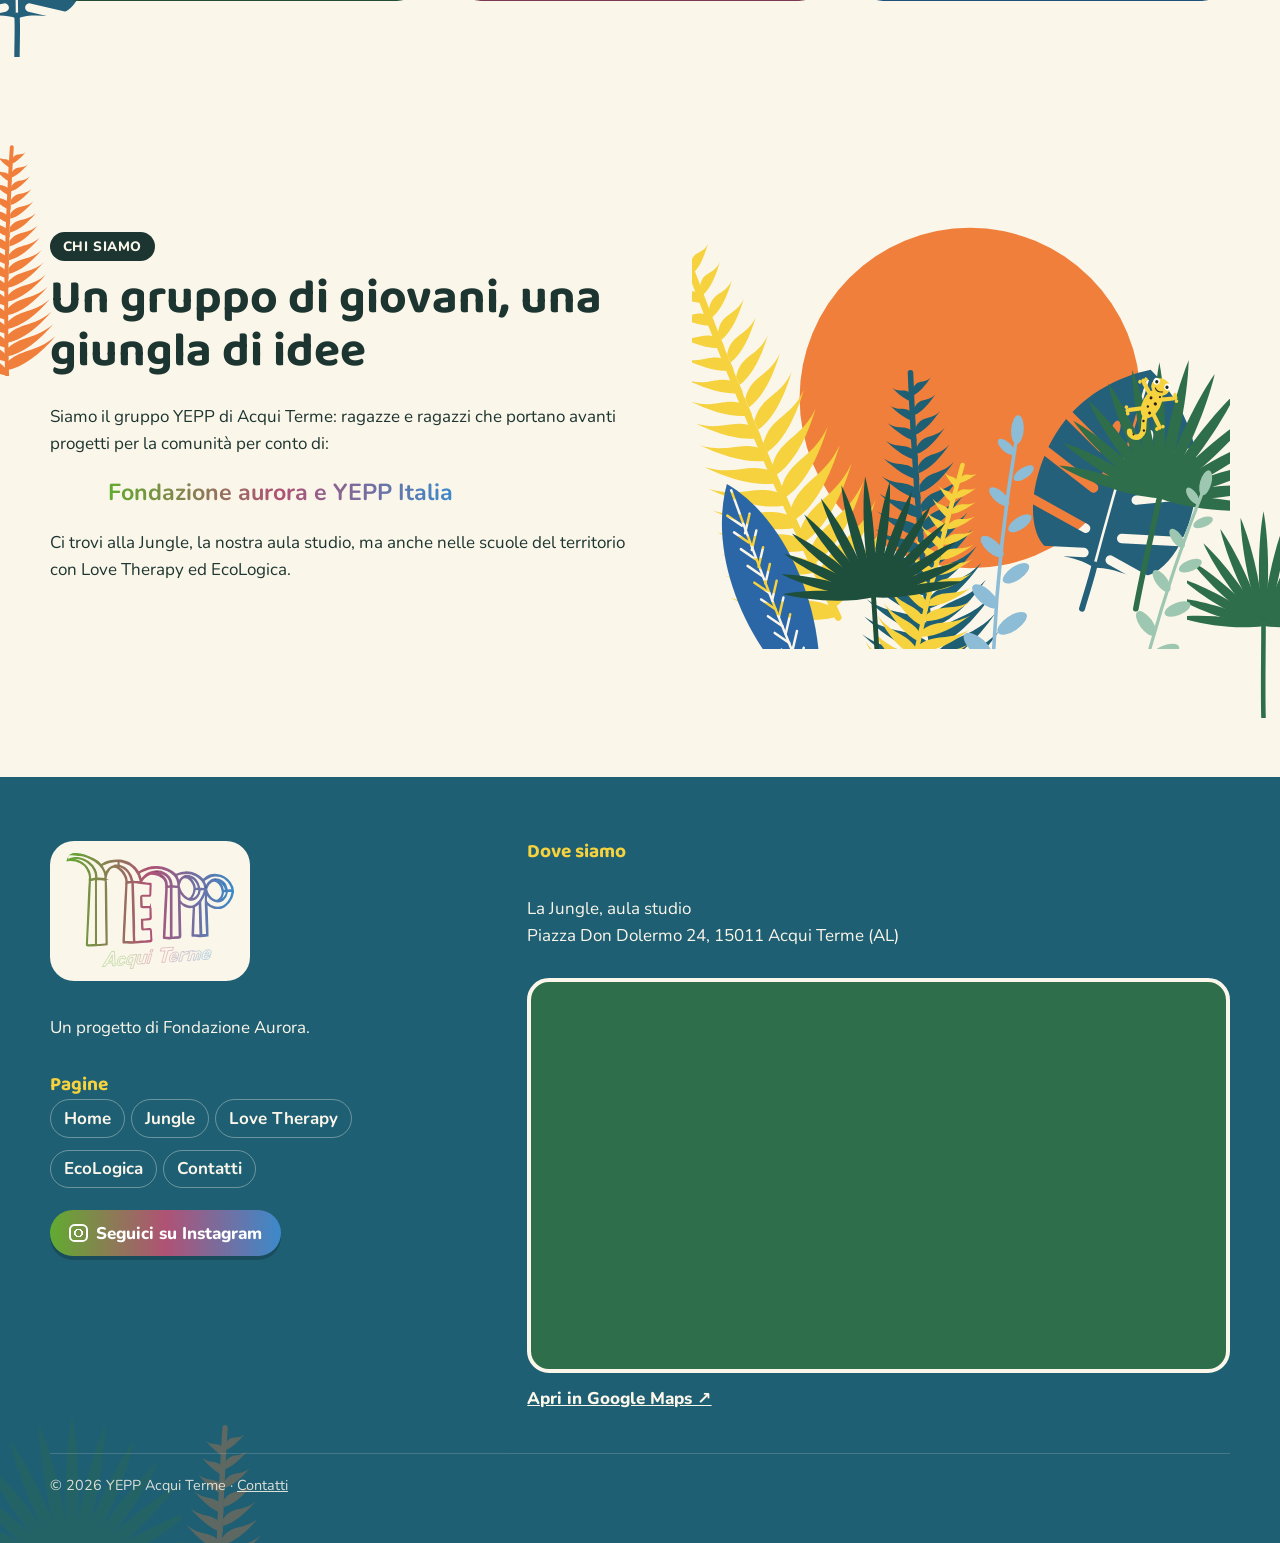
==== commit 3b522b21: "Stile giungla cartoon su tutto il sito - Tolta la galleria di immagini dalla pagina Jungle e la corn" ====
--- a/index.html
+++ b/index.html
@@ -88,9 +88,7 @@
           <p>Ci trovi alla Jungle, la nostra aula studio, ma anche nelle scuole del territorio con Love Therapy ed EcoLogica.</p>
         <!--  <p><span class="da-completare">[Qualche riga sulla storia del gruppo: quando è nato, quanti siamo, cosa ci muove.]</span></p> -->
         </div>
-        <div class="chi-siamo__foto">
-          <img src="assets/img/illustrazioni/sole-geco.svg" alt="Illustrazione di un grande sole arancione dietro foglie tropicali, con un geco giallo su una palma" loading="lazy" width="800" height="600">
-        </div>
+        <img class="chi-siamo__scena" src="assets/img/illustrazioni/scena-chi-siamo.svg" alt="Un grande sole arancione dietro foglie tropicali, con un geco giallo su una palma" loading="lazy" width="600" height="520">
       </div>
     </section>
   </main>
--- a/assets/css/stile.css
+++ b/assets/css/stile.css
@@ -262,7 +262,68 @@
 
 .sezione { padding: clamp(3.5rem, 8vw, 6rem) 0; position: relative; }
 
+/* foglie che spuntano ai lati di ogni sezione, alternate */
+main > .sezione { isolation: isolate; overflow-x: clip; }
+main > .sezione::before,
+main > .sezione::after {
+  content: "";
+  position: absolute;
+  z-index: -1;
+  pointer-events: none;
+  background: no-repeat center bottom / contain;
+  transform-origin: 50% 100%;
+  animation: ondeggia 8s ease-in-out infinite alternate;
+}
+/* le foglie stanno nel margine fuori dal contenuto (larghezza massima 1180px) */
+main > .sezione:nth-of-type(odd)::before {
+  left: max(-40px, calc(50% - 730px)); top: 8%;
+  width: clamp(70px, 8vw, 120px); aspect-ratio: 13 / 30;
+  background-image: url("../img/foglie/felce-arancio.svg");
+  --r: 8deg;
+}
+main > .sezione:nth-of-type(odd)::after {
+  right: max(-60px, calc(50% - 770px)); bottom: 4%;
+  width: clamp(100px, 12vw, 180px); aspect-ratio: 2 / 3;
+  background-image: url("../img/foglie/palma-verde.svg");
+  --r: -8deg;
+  animation-delay: -4s;
+}
+main > .sezione:nth-of-type(even)::before {
+  right: max(-40px, calc(50% - 730px)); top: 10%;
+  width: clamp(70px, 8vw, 120px); aspect-ratio: 13 / 30;
+  background-image: url("../img/foglie/felce-gialla.svg");
+  --r: -8deg;
+}
+main > .sezione:nth-of-type(even)::after {
+  left: max(-60px, calc(50% - 770px)); bottom: 4%;
+  width: clamp(100px, 12vw, 170px); aspect-ratio: 2 / 3;
+  background-image: url("../img/foglie/monstera-teal.svg");
+  --r: 8deg;
+  animation-delay: -4s;
+}
+@media (max-width: 1200px) {
+  main > .sezione::before,
+  main > .sezione::after { opacity: .55; }
+}
+@media (max-width: 760px) {
+  main > .sezione::before,
+  main > .sezione::after { opacity: .35; }
+}
+
 .sezione__titolo { text-align: center; margin-bottom: 2.5rem; }
+
+/* rametti ai lati dei titoli di sezione */
+.sezione__titolo h2::before,
+.sezione__titolo h2::after {
+  content: "";
+  display: inline-block;
+  width: .55em;
+  height: 1.2em;
+  vertical-align: -.12em;
+  background: url("../img/foglie/rametto-salvia.svg") no-repeat center / contain;
+}
+.sezione__titolo h2::before { margin-right: .35em; transform: rotate(-28deg); }
+.sezione__titolo h2::after { margin-left: .35em; transform: rotate(28deg) scaleX(-1); }
 .sezione__titolo p { max-width: 52ch; margin: 0 auto; color: var(--inchiostro-tenue); }
 
 .progetti {
@@ -387,13 +448,11 @@
 
 @media (max-width: 860px) { .chi-siamo { grid-template-columns: 1fr; } }
 
-.chi-siamo__foto {
-  border-radius: 200px 200px var(--raggio) var(--raggio);
-  overflow: hidden;
-  aspect-ratio: 4 / 5;
-  box-shadow: 14px 14px 0 var(--salvia);
-}
-.chi-siamo__foto img { width: 100%; height: 100%; object-fit: cover; object-position: 50% 50%; }
+.chi-siamo__scena {
+  width: 100%;
+  max-width: 560px;
+  justify-self: center;
+}
 
 .etichetta {
   display: inline-block;
@@ -452,15 +511,25 @@
 }
 .testa-progetto p { font-size: 1.2rem; max-width: 40ch; font-weight: 600; }
 
-.testa-progetto__animale {
-  width: min(320px, 70vw);
+/* la scena (animale tra le foglie) poggia sull'onda in fondo alla testata */
+.testa-progetto { padding-bottom: 0; }
+.testa-progetto__riga > div { padding-bottom: clamp(3rem, 7vw, 5rem); }
+.testa-progetto__scena {
+  width: min(480px, 100%);
   justify-self: center;
-  animation: saltella 3.2s ease-in-out infinite;
-}
-
-@keyframes saltella {
-  0%, 100% { transform: translateY(0) rotate(-2deg); }
-  50% { transform: translateY(-12px) rotate(2deg); }
+  align-self: end;
+  margin-bottom: -6px;
+  transform-origin: 50% 100%;
+  animation: respira 5s ease-in-out infinite;
+}
+@media (max-width: 760px) {
+  .testa-progetto__riga > div { padding-bottom: 0; }
+  .testa-progetto__scena { width: min(400px, 100%); }
+}
+
+@keyframes respira {
+  0%, 100% { transform: scale(1); }
+  50% { transform: scale(1.025) rotate(-.6deg); }
 }
 
 .onda {
@@ -479,7 +548,11 @@
 }
 
 .blocco {
-  background: var(--bianco);
+  position: relative;
+  overflow: hidden;
+  background:
+    url("../img/foglie/rametto-salvia.svg") no-repeat right -18px bottom -46px / 64px auto,
+    var(--bianco);
   border-radius: var(--raggio);
   padding: 1.6rem;
   border: 2px solid var(--crema-scura);
@@ -487,17 +560,19 @@
 .blocco h3 { color: var(--c, var(--inchiostro)); }
 .blocco p { margin: 0; }
 
+/* icona su una foglia del colore del progetto */
 .blocco__icona {
   display: grid;
   place-items: center;
-  width: 52px;
-  height: 52px;
+  width: 68px;
+  height: 68px;
   margin-bottom: 1rem;
-  border-radius: 16px;
+  border-radius: 8px 34px 8px 34px;
   background: var(--c, var(--verde));
-  color: var(--bianco);
-  font-size: 1.6rem;
-}
+  box-shadow: 0 5px 0 color-mix(in srgb, var(--c, var(--verde)) 65%, black);
+  transform: rotate(-4deg);
+}
+.blocco__icona img { width: 46px; height: 46px; transform: rotate(4deg); }
 
 .archivio {
   display: grid;
@@ -530,30 +605,28 @@
 .scheda--vuota {
   border-style: dashed;
   border-color: color-mix(in srgb, var(--c, var(--verde)) 45%, transparent);
-  background: transparent;
+  background: var(--crema);
   justify-content: center;
   align-items: center;
+  gap: .75rem;
   text-align: center;
   padding: 2rem;
   min-height: 220px;
 }
-
-.galleria {
-  display: grid;
-  grid-template-columns: repeat(auto-fit, minmax(260px, 1fr));
-  gap: 1rem;
-}
-.galleria figure { margin: 0; }
-.galleria img {
-  width: 100%;
-  aspect-ratio: 4 / 3;
-  object-fit: cover;
-  border-radius: 20px;
-}
-.galleria figcaption { font-size: .9rem; color: var(--inchiostro-tenue); margin-top: .4rem; }
+.scheda__geco {
+  width: 88px;
+  transform: rotate(-18deg);
+  animation: ondeggia 3s ease-in-out infinite alternate;
+  --r: -18deg;
+}
 
 .riquadro {
-  background: var(--inchiostro);
+  position: relative;
+  overflow: hidden;
+  background:
+    url("../img/foglie/palma-scura.svg") no-repeat right -60px bottom -110px / 230px auto,
+    url("../img/foglie/felce-blu.svg") no-repeat left -40px top -80px / 130px auto,
+    var(--inchiostro);
   color: var(--crema);
   border-radius: var(--raggio);
   padding: clamp(1.75rem, 4vw, 3rem);
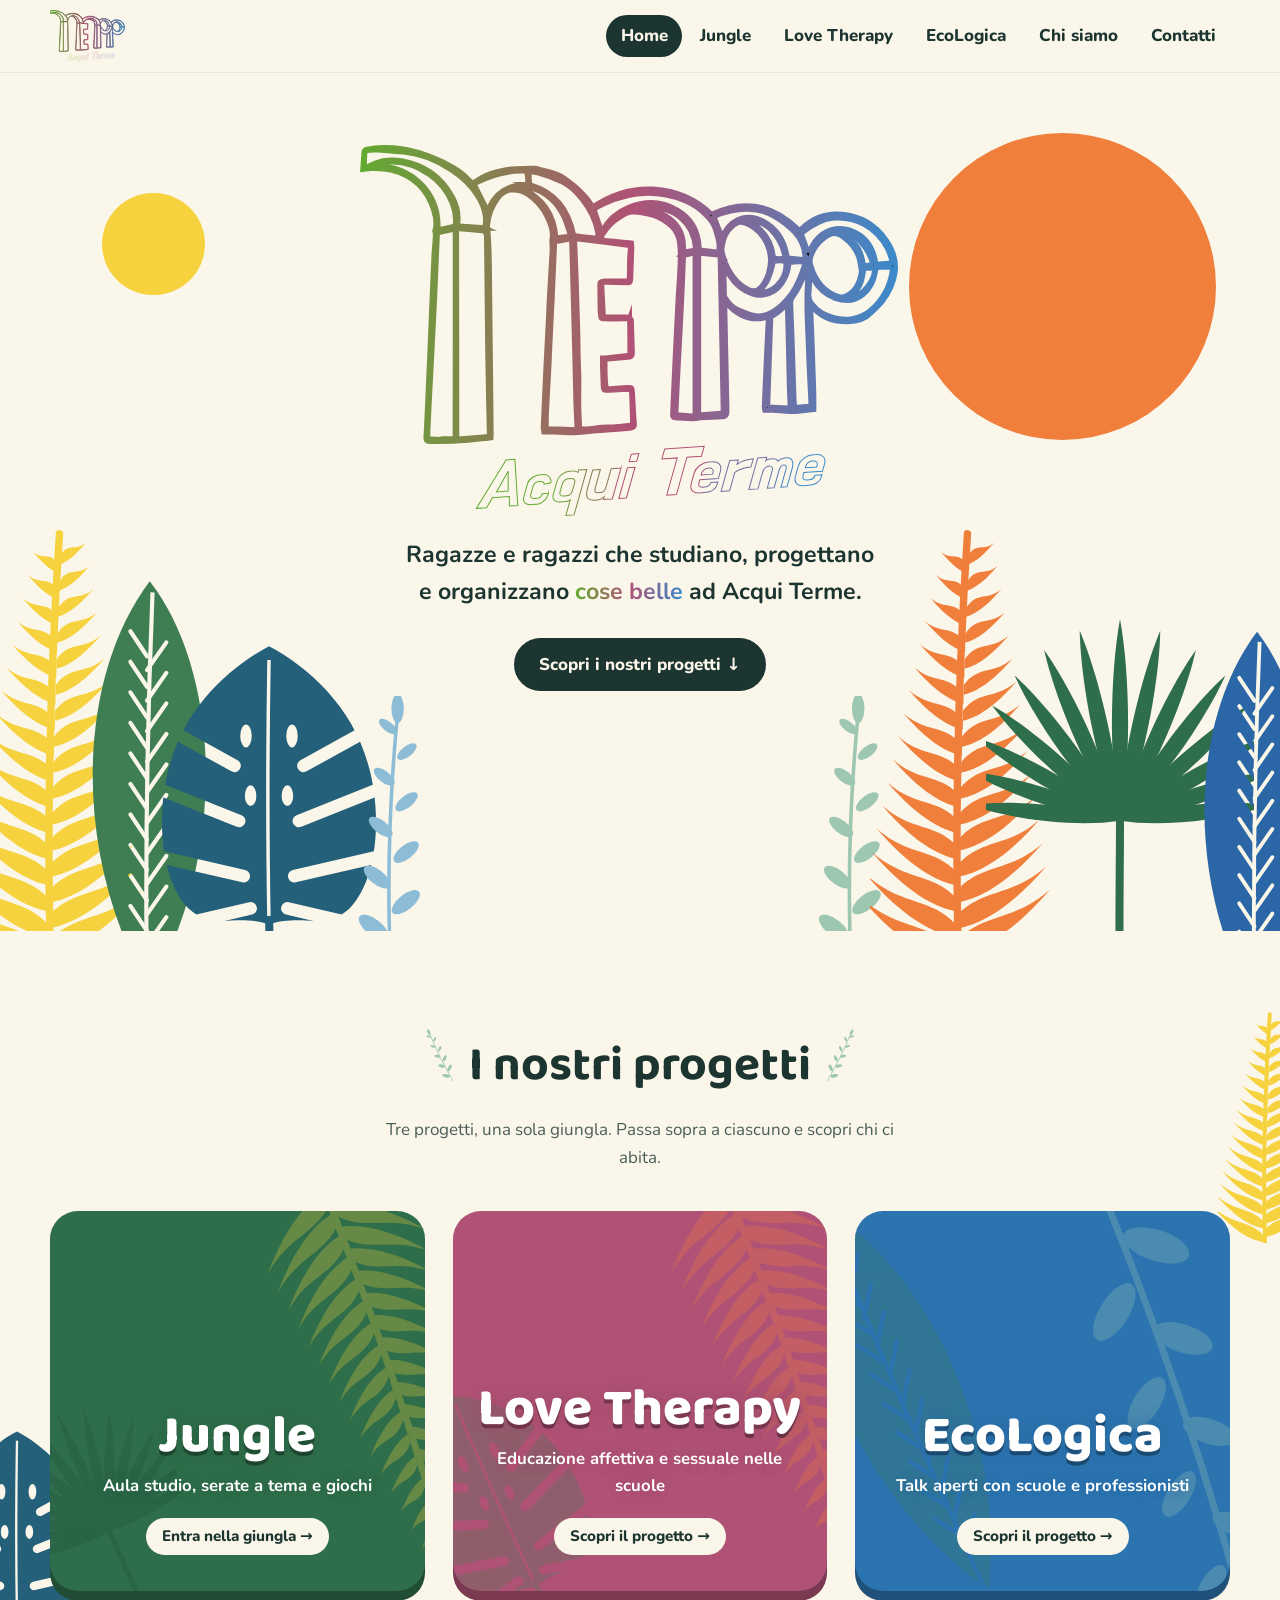
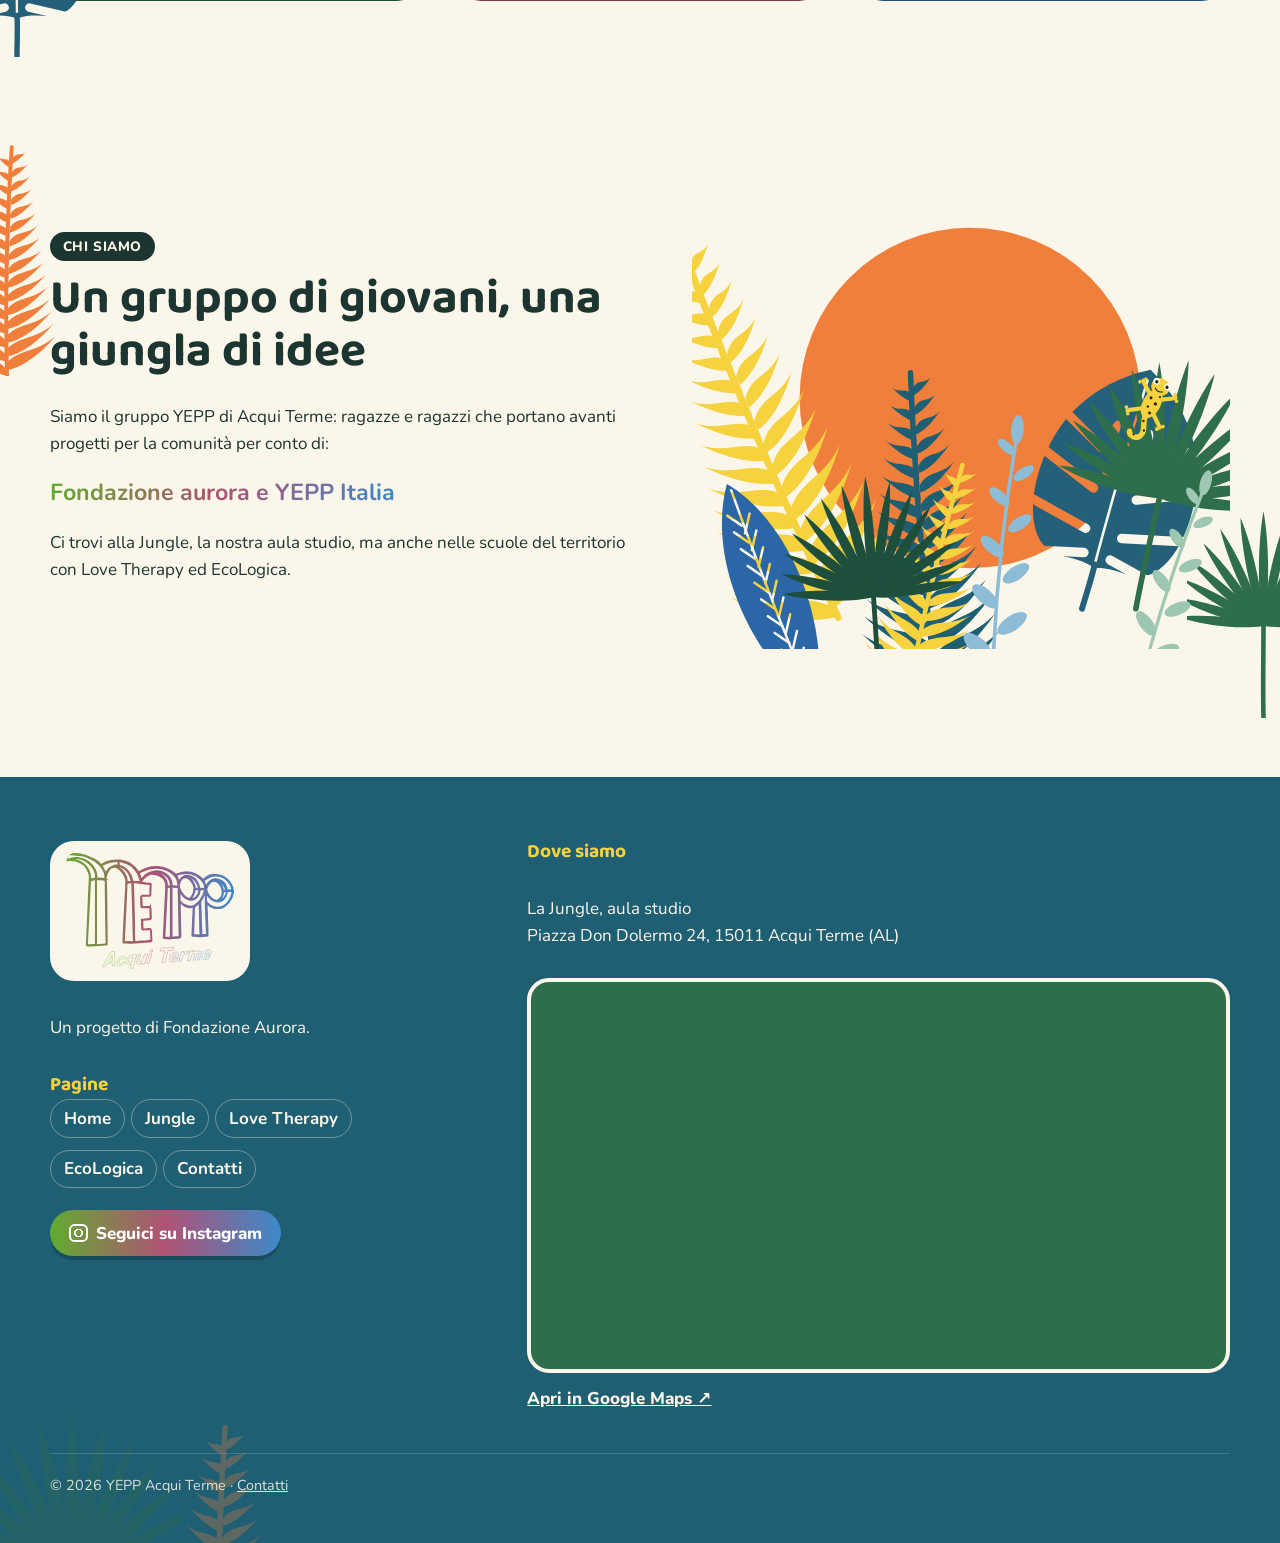
==== commit c1baf9fc: "Update index.html" ====
--- a/index.html
+++ b/index.html
@@ -84,7 +84,7 @@
           <span class="etichetta">Chi siamo</span>
           <h2>Un gruppo di giovani, una giungla di idee</h2>
           <p>Siamo il gruppo YEPP di Acqui Terme: ragazze e ragazzi che portano avanti progetti per la comunità per conto di: </p>
-          <p class="hero__frase"> <strong>Fondazione aurora e YEPP Italia</strong> </p>
+          <span class="hero__frase"> <strong>Fondazione aurora e YEPP Italia</strong> </span>
           <p>Ci trovi alla Jungle, la nostra aula studio, ma anche nelle scuole del territorio con Love Therapy ed EcoLogica.</p>
         <!--  <p><span class="da-completare">[Qualche riga sulla storia del gruppo: quando è nato, quanti siamo, cosa ci muove.]</span></p> -->
         </div>
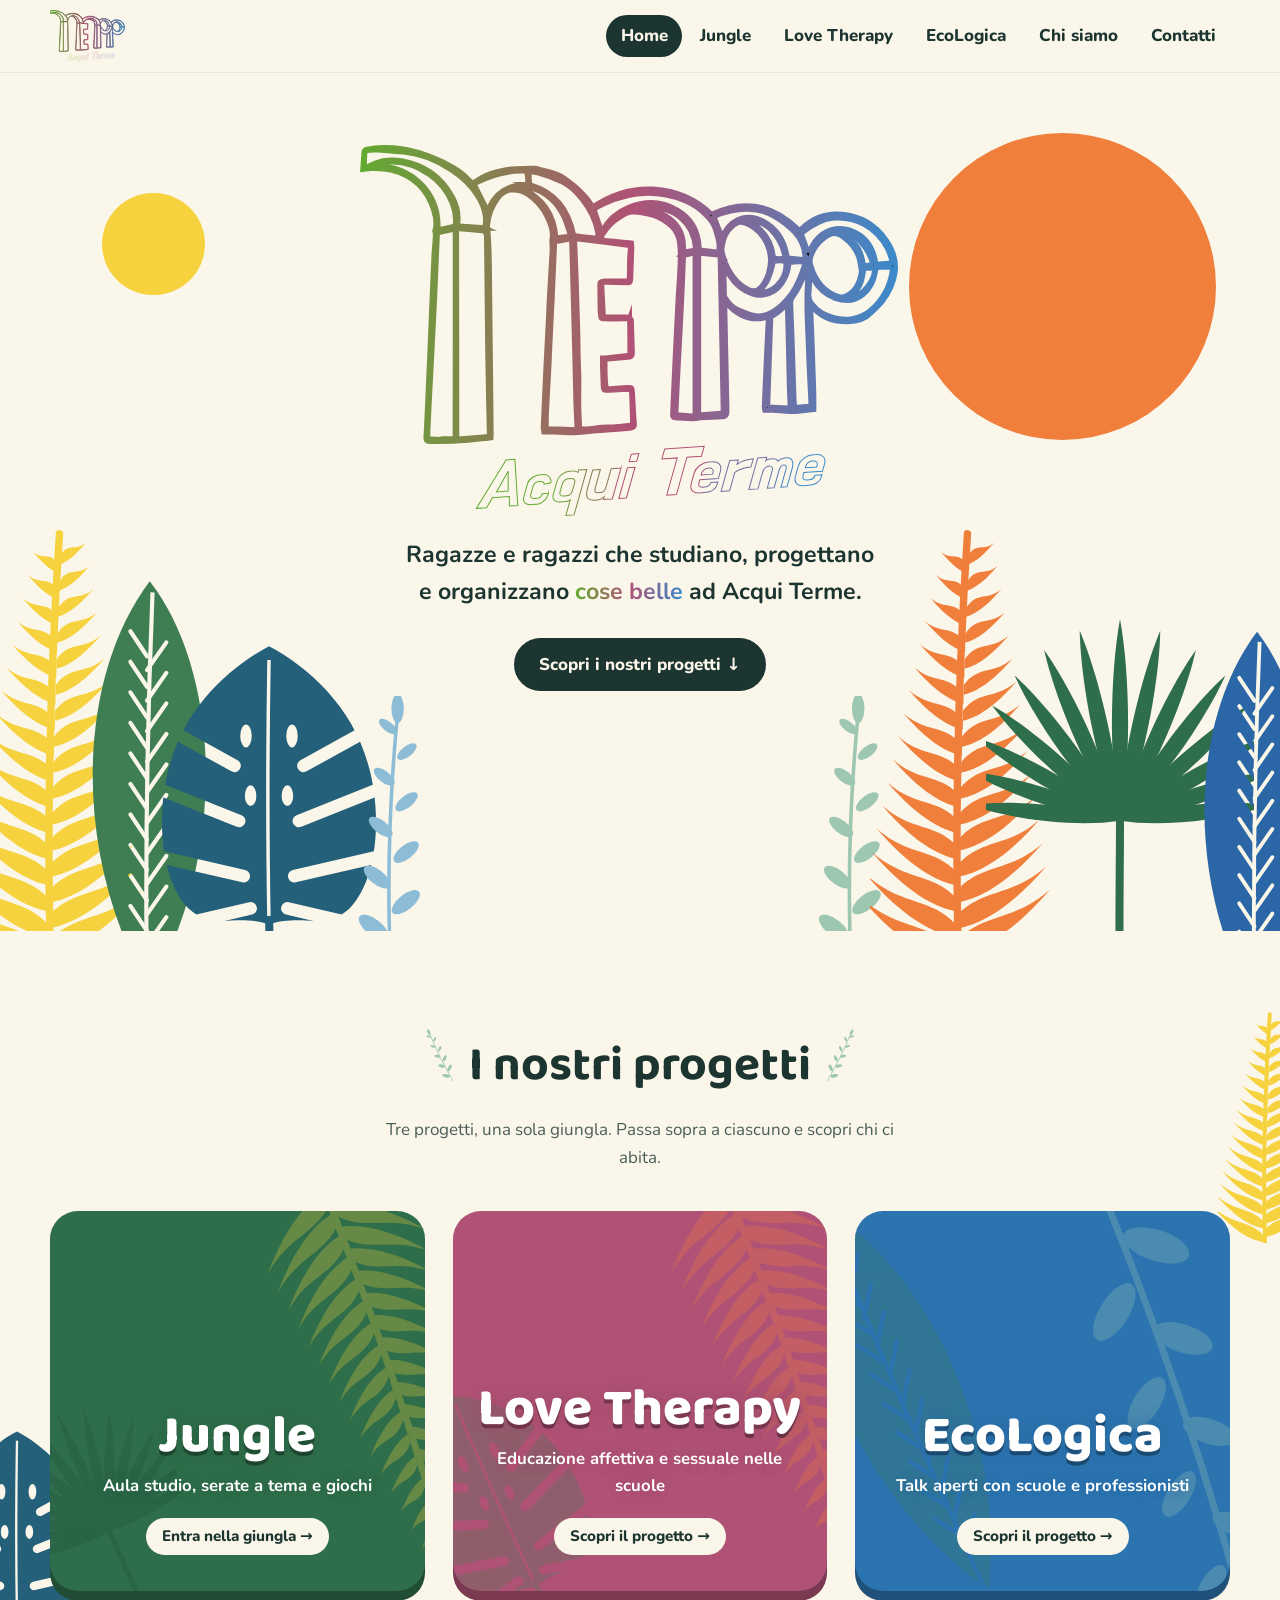
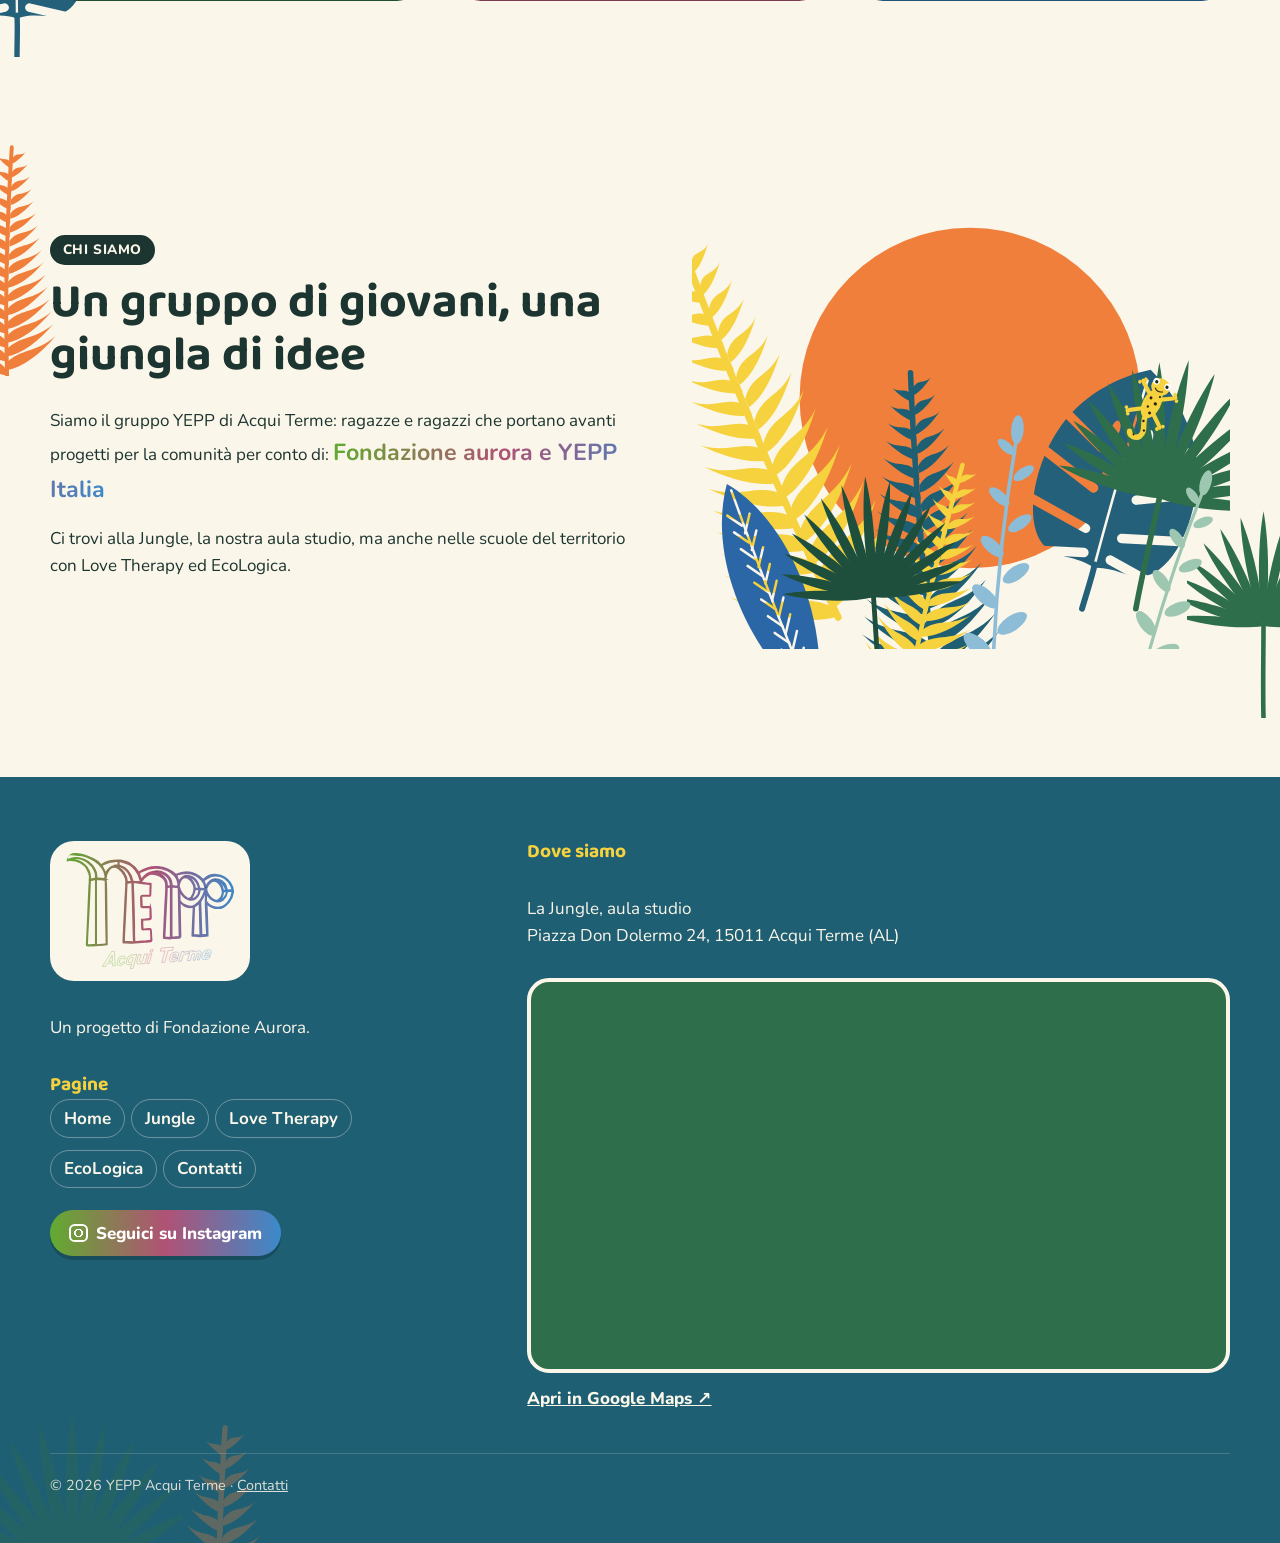
==== commit 42859015: "Update index.html" ====
--- a/index.html
+++ b/index.html
@@ -83,8 +83,7 @@
         <div>
           <span class="etichetta">Chi siamo</span>
           <h2>Un gruppo di giovani, una giungla di idee</h2>
-          <p>Siamo il gruppo YEPP di Acqui Terme: ragazze e ragazzi che portano avanti progetti per la comunità per conto di: </p>
-          <span class="hero__frase"> <strong>Fondazione aurora e YEPP Italia</strong> </span>
+          <p>Siamo il gruppo YEPP di Acqui Terme: ragazze e ragazzi che portano avanti progetti per la comunità per conto di: <span class="hero__frase"> <strong>Fondazione aurora e YEPP Italia</strong> </span></p>
           <p>Ci trovi alla Jungle, la nostra aula studio, ma anche nelle scuole del territorio con Love Therapy ed EcoLogica.</p>
         <!--  <p><span class="da-completare">[Qualche riga sulla storia del gruppo: quando è nato, quanti siamo, cosa ci muove.]</span></p> -->
         </div>
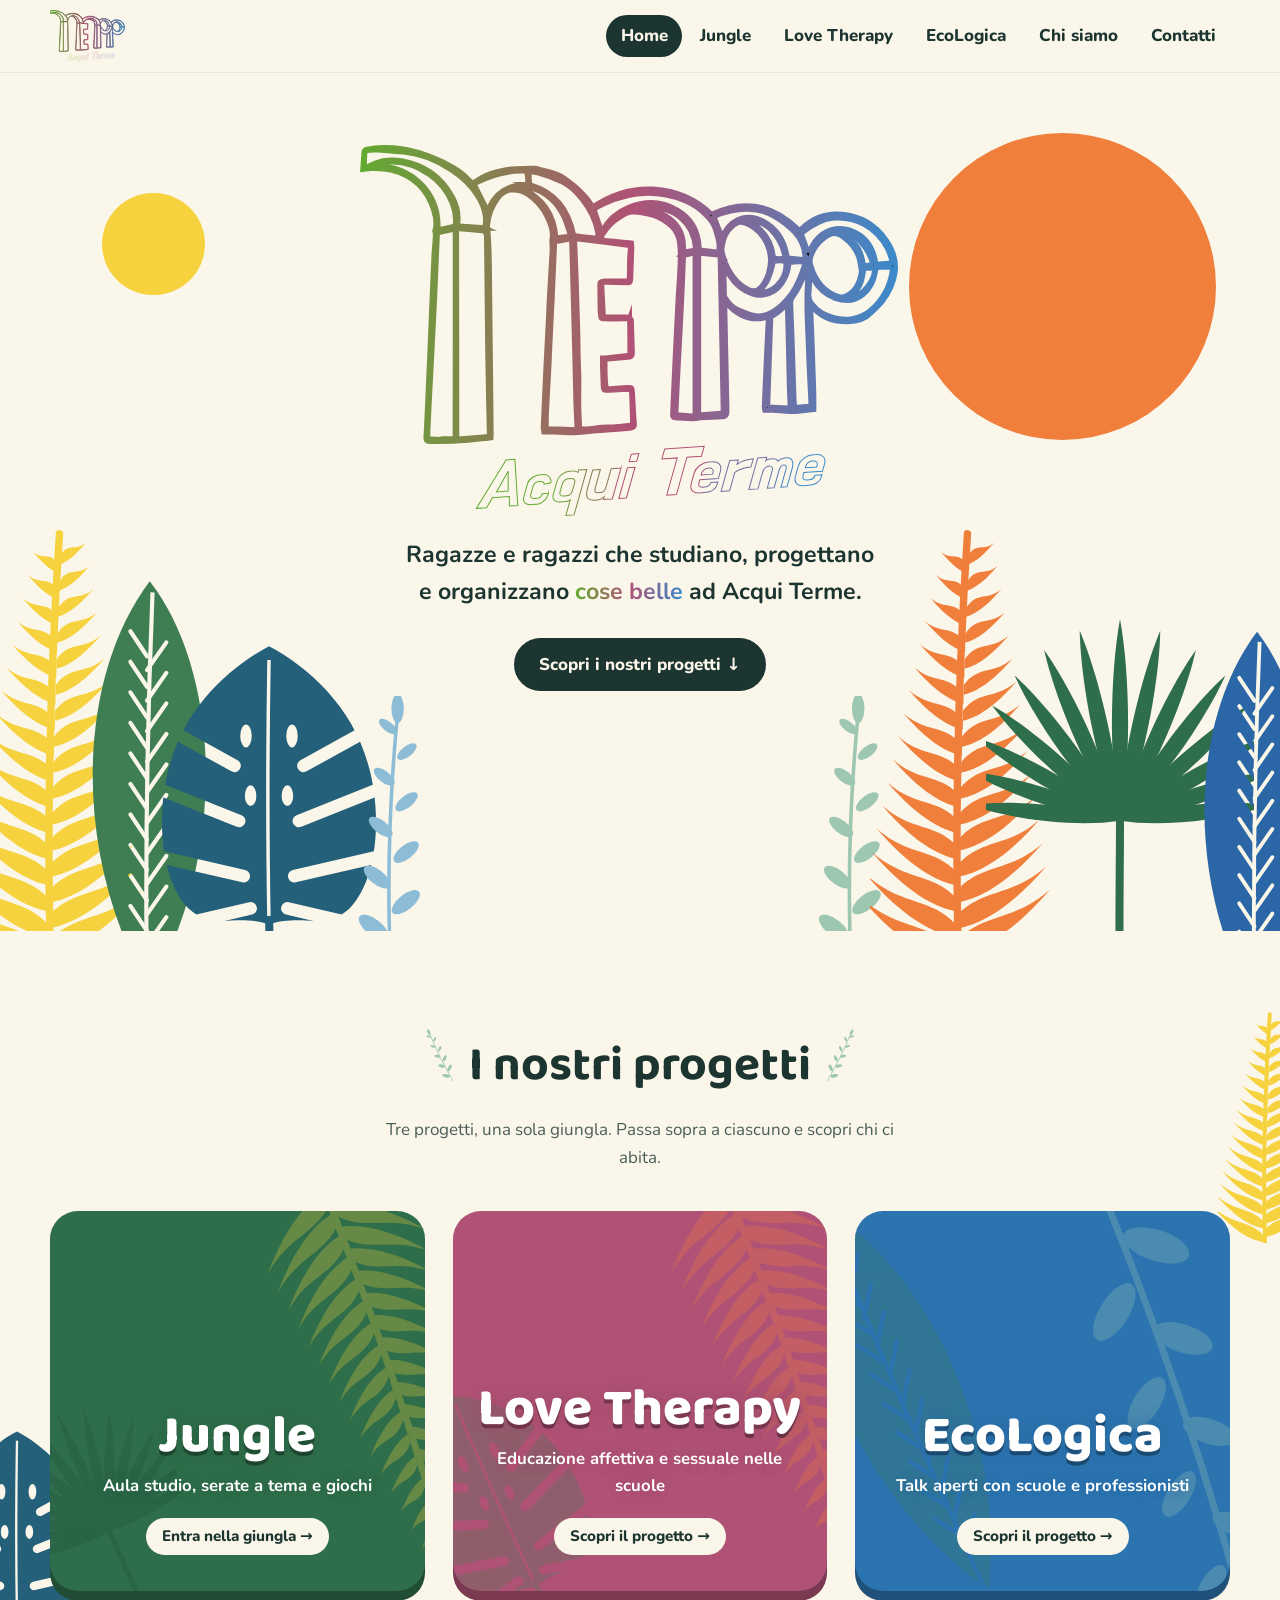
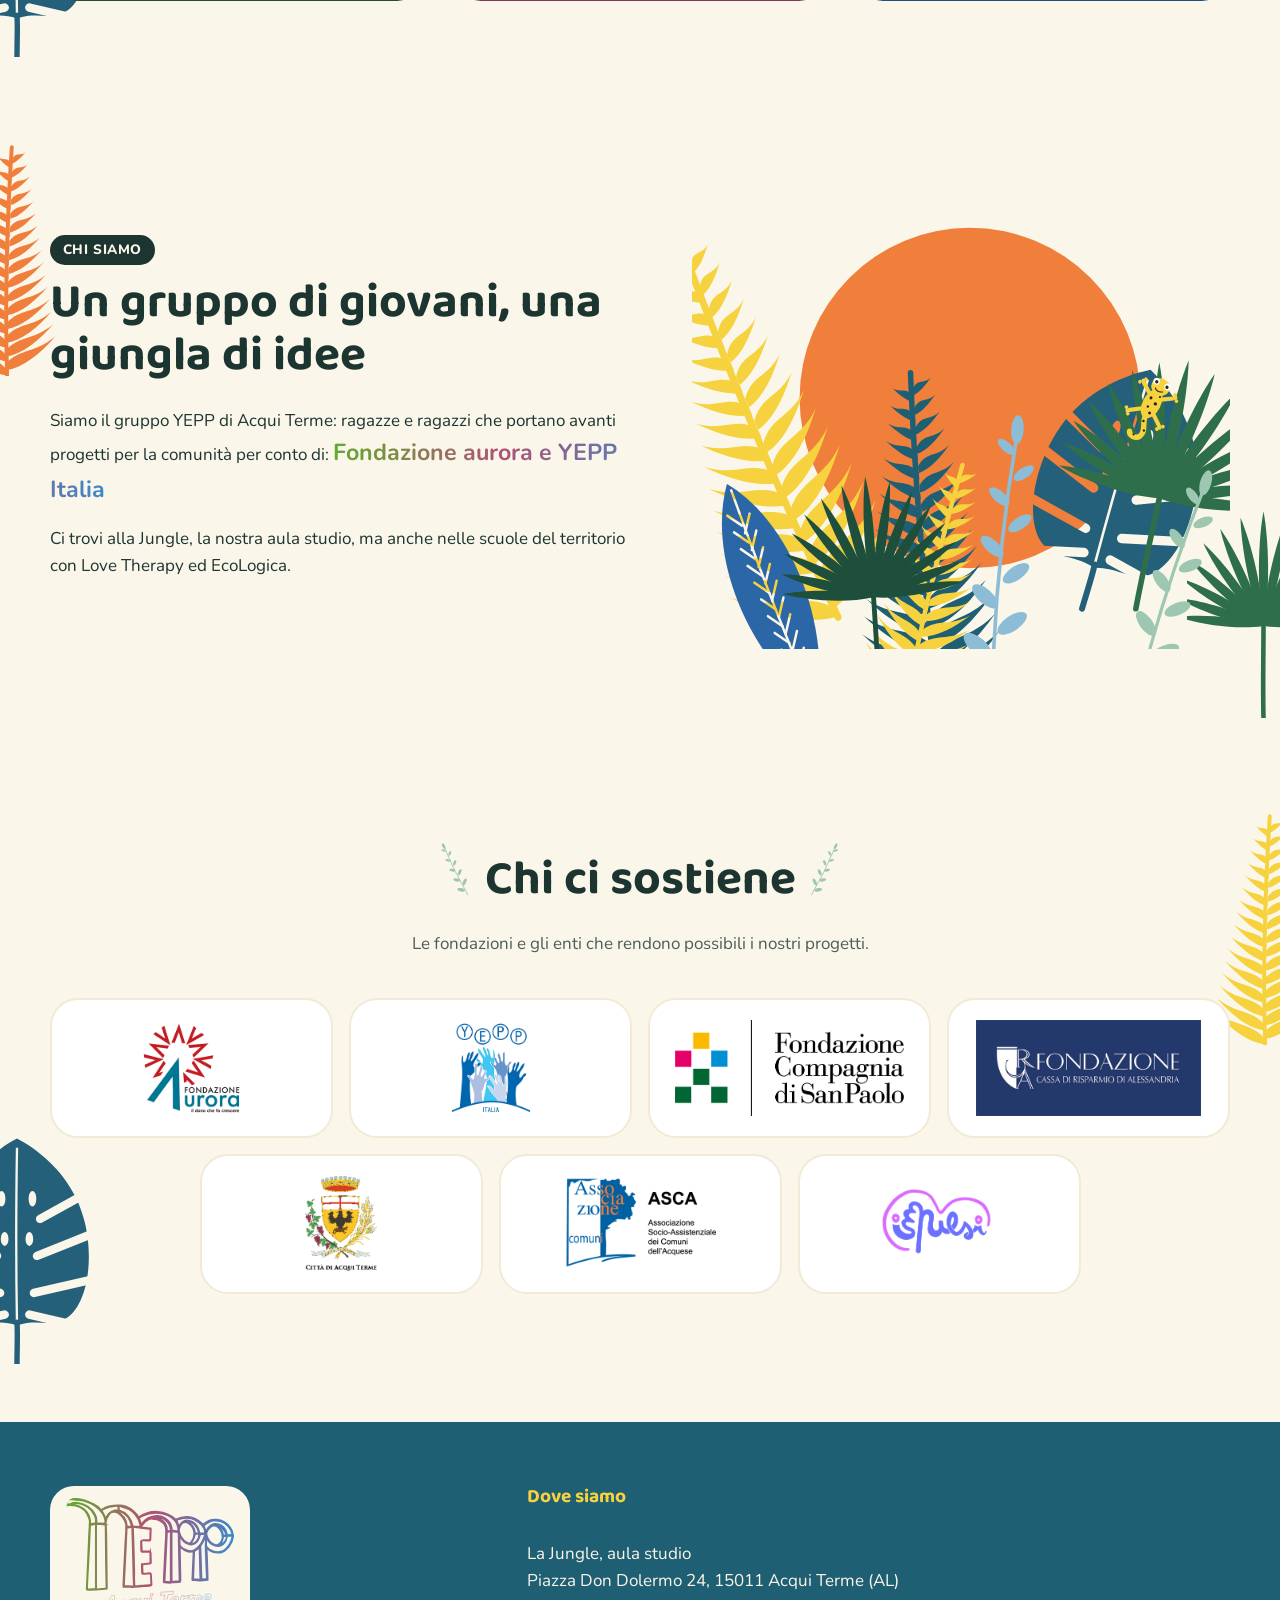
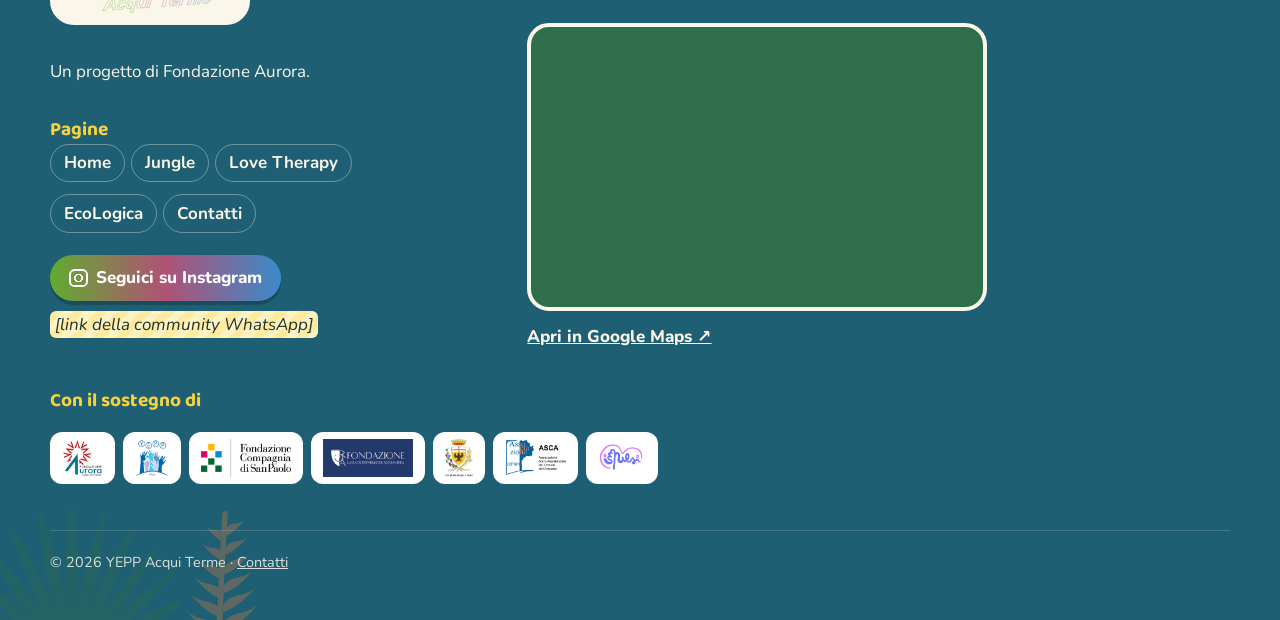
==== commit 8aaa6160: "Community WhatsApp e loghi di chi ci sostiene - Nuovo blocco "Community WhatsApp" nella pagina Conta" ====
--- a/index.html
+++ b/index.html
@@ -90,6 +90,17 @@
         <img class="chi-siamo__scena" src="assets/img/illustrazioni/scena-chi-siamo.svg" alt="Un grande sole arancione dietro foglie tropicali, con un geco giallo su una palma" loading="lazy" width="600" height="520">
       </div>
     </section>
+
+    <section class="sezione" id="sostenitori">
+      <div class="contenitore">
+        <div class="sezione__titolo">
+          <h2>Chi ci sostiene</h2>
+          <p>Le fondazioni e gli enti che rendono possibili i nostri progetti.</p>
+        </div>
+        <!-- i loghi li inserisce assets/js/piede.js: l'elenco si modifica lì -->
+        <div class="loghi" data-sostenitori></div>
+      </div>
+    </section>
   </main>
 
   <script src="assets/js/piede.js"></script>
--- a/assets/css/stile.css
+++ b/assets/css/stile.css
@@ -686,7 +686,9 @@
   overflow: hidden;
   background: var(--foglia);
   border: 4px solid var(--crema);
-  aspect-ratio: 16 / 9;
+  aspect-ratio: 16 / 10;
+  width: 100%;
+  max-width: 460px;
 }
 .mappa iframe {
   display: block;
@@ -694,7 +696,6 @@
   height: 100%;
   border: 0;
 }
-@media (max-width: 560px) { .mappa { aspect-ratio: 4 / 3; } }
 
 .piede__apri { font-weight: 800; justify-self: start; }
 
@@ -722,6 +723,79 @@
 }
 .bottone-instagram:hover { transform: translateY(-2px); }
 
+/* pulsante della community WhatsApp */
+.bottone-whatsapp {
+  display: inline-flex;
+  align-items: center;
+  gap: .45rem;
+  padding: .5rem 1.15rem .5rem .6rem;
+  border-radius: 999px;
+  background: #128c4a;
+  color: var(--bianco) !important;
+  font-weight: 800;
+  text-decoration: none;
+  white-space: nowrap;
+  box-shadow: 0 4px 0 rgba(0, 0, 0, .2);
+  transition: transform .2s;
+}
+.bottone-whatsapp img { width: 1.6em; height: 1.6em; }
+.bottone-whatsapp:hover { transform: translateY(-2px); }
+
+.piede__social { display: flex; flex-wrap: wrap; gap: .6rem; align-items: center; }
+
+/* loghi di chi ci sostiene: in home, su tessere bianche */
+.loghi {
+  display: flex;
+  flex-wrap: wrap;
+  justify-content: center;
+  gap: 1rem;
+}
+.logo-tessera {
+  flex: 0 1 calc((100% - 3rem) / 4);
+  min-width: 140px;
+  height: 140px;
+  display: grid;
+  place-items: center;
+  padding: 1rem 1.25rem;
+  background: var(--bianco);
+  border: 2px solid var(--crema-scura);
+  border-radius: var(--raggio);
+  transition: transform .25s ease, box-shadow .25s ease;
+}
+.logo-tessera img {
+  max-width: 100%;
+  max-height: 96px;
+  object-fit: contain;
+}
+.logo-tessera:hover { transform: translateY(-4px) rotate(-1deg); box-shadow: 0 8px 0 var(--salvia); }
+@media (max-width: 760px) {
+  .logo-tessera { flex-basis: calc((100% - 1rem) / 2); height: 110px; }
+  .logo-tessera img { max-height: 72px; }
+}
+
+/* loghi piccoli nel footer */
+.piede__sostenitori {
+  position: relative;
+  z-index: 1;
+  margin-top: 2.5rem;
+  display: grid;
+  gap: .75rem;
+}
+.piede__sostenitori ul {
+  display: flex;
+  flex-wrap: wrap;
+  gap: .5rem;
+}
+.piede__logo-sostenitore {
+  display: grid;
+  place-items: center;
+  height: 52px;
+  padding: 6px 12px;
+  background: var(--bianco);
+  border-radius: 12px;
+}
+.piede__logo-sostenitore img { max-height: 38px; max-width: 120px; object-fit: contain; }
+
 .piede__logo {
   width: 200px;
   background: var(--crema);
